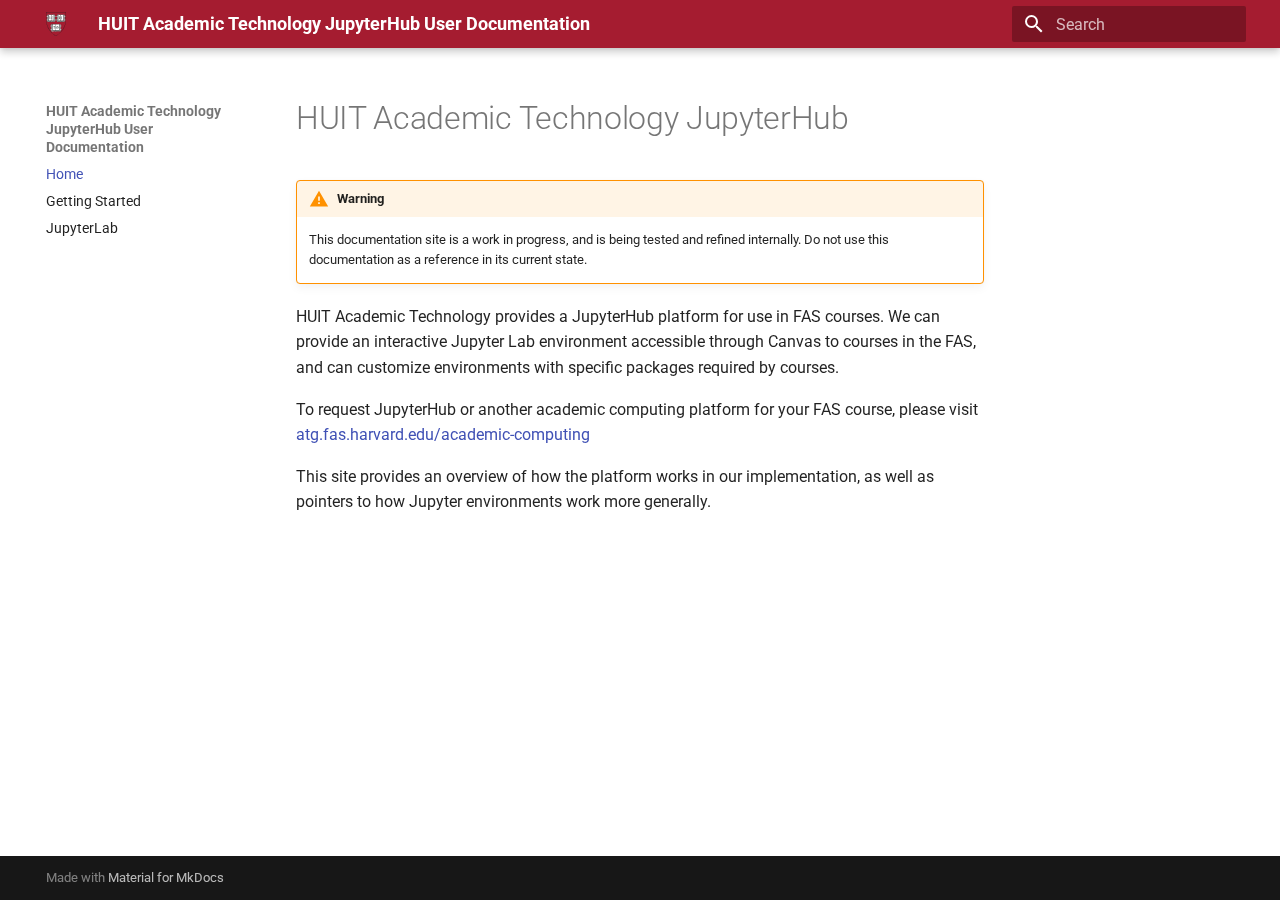
==== index.html @ 58a298ce "Deployed ceba91f with MkDocs version: 1.5.2" ====
<!doctype html>
<html lang="en" class="no-js">
  <head>
    
      <meta charset="utf-8">
      <meta name="viewport" content="width=device-width,initial-scale=1">
      
      
      
      
      
        <link rel="next" href="getting-started/">
      
      <link rel="icon" href="assets/images/favicon.png">
      <meta name="generator" content="mkdocs-1.5.2, mkdocs-material-9.1.21">
    
    
      
        <title>HUIT Academic Technology JupyterHub User Documentation</title>
      
    
    
      <link rel="stylesheet" href="assets/stylesheets/main.eebd395e.min.css">
      
        
        <link rel="stylesheet" href="assets/stylesheets/palette.ecc896b0.min.css">
      
      

    
    
    
      
        
        
        <link rel="preconnect" href="https://fonts.gstatic.com" crossorigin>
        <link rel="stylesheet" href="https://fonts.googleapis.com/css?family=Roboto:300,300i,400,400i,700,700i%7CRoboto+Mono:400,400i,700,700i&display=fallback">
        <style>:root{--md-text-font:"Roboto";--md-code-font:"Roboto Mono"}</style>
      
    
    
      <link rel="stylesheet" href="stylesheets/extra.css">
    
    <script>__md_scope=new URL(".",location),__md_hash=e=>[...e].reduce((e,_)=>(e<<5)-e+_.charCodeAt(0),0),__md_get=(e,_=localStorage,t=__md_scope)=>JSON.parse(_.getItem(t.pathname+"."+e)),__md_set=(e,_,t=localStorage,a=__md_scope)=>{try{t.setItem(a.pathname+"."+e,JSON.stringify(_))}catch(e){}}</script>
    
      

    
    
    
  </head>
  
  
    
    
    
    
    
    <body dir="ltr" data-md-color-scheme="harvard" data-md-color-primary="indigo" data-md-color-accent="indigo">
  
    
    
    <input class="md-toggle" data-md-toggle="drawer" type="checkbox" id="__drawer" autocomplete="off">
    <input class="md-toggle" data-md-toggle="search" type="checkbox" id="__search" autocomplete="off">
    <label class="md-overlay" for="__drawer"></label>
    <div data-md-component="skip">
      
        
        <a href="#huit-academic-technology-jupyterhub" class="md-skip">
          Skip to content
        </a>
      
    </div>
    <div data-md-component="announce">
      
    </div>
    
    
      

  

<header class="md-header md-header--shadow" data-md-component="header">
  <nav class="md-header__inner md-grid" aria-label="Header">
    <a href="." title="HUIT Academic Technology JupyterHub User Documentation" class="md-header__button md-logo" aria-label="HUIT Academic Technology JupyterHub User Documentation" data-md-component="logo">
      
  <img src="assets/harvard_shield.svg" alt="logo">

    </a>
    <label class="md-header__button md-icon" for="__drawer">
      <svg xmlns="http://www.w3.org/2000/svg" viewBox="0 0 24 24"><path d="M3 6h18v2H3V6m0 5h18v2H3v-2m0 5h18v2H3v-2Z"/></svg>
    </label>
    <div class="md-header__title" data-md-component="header-title">
      <div class="md-header__ellipsis">
        <div class="md-header__topic">
          <span class="md-ellipsis">
            HUIT Academic Technology JupyterHub User Documentation
          </span>
        </div>
        <div class="md-header__topic" data-md-component="header-topic">
          <span class="md-ellipsis">
            
              Home
            
          </span>
        </div>
      </div>
    </div>
    
      
    
    
    
      <label class="md-header__button md-icon" for="__search">
        <svg xmlns="http://www.w3.org/2000/svg" viewBox="0 0 24 24"><path d="M9.5 3A6.5 6.5 0 0 1 16 9.5c0 1.61-.59 3.09-1.56 4.23l.27.27h.79l5 5-1.5 1.5-5-5v-.79l-.27-.27A6.516 6.516 0 0 1 9.5 16 6.5 6.5 0 0 1 3 9.5 6.5 6.5 0 0 1 9.5 3m0 2C7 5 5 7 5 9.5S7 14 9.5 14 14 12 14 9.5 12 5 9.5 5Z"/></svg>
      </label>
      <div class="md-search" data-md-component="search" role="dialog">
  <label class="md-search__overlay" for="__search"></label>
  <div class="md-search__inner" role="search">
    <form class="md-search__form" name="search">
      <input type="text" class="md-search__input" name="query" aria-label="Search" placeholder="Search" autocapitalize="off" autocorrect="off" autocomplete="off" spellcheck="false" data-md-component="search-query" required>
      <label class="md-search__icon md-icon" for="__search">
        <svg xmlns="http://www.w3.org/2000/svg" viewBox="0 0 24 24"><path d="M9.5 3A6.5 6.5 0 0 1 16 9.5c0 1.61-.59 3.09-1.56 4.23l.27.27h.79l5 5-1.5 1.5-5-5v-.79l-.27-.27A6.516 6.516 0 0 1 9.5 16 6.5 6.5 0 0 1 3 9.5 6.5 6.5 0 0 1 9.5 3m0 2C7 5 5 7 5 9.5S7 14 9.5 14 14 12 14 9.5 12 5 9.5 5Z"/></svg>
        <svg xmlns="http://www.w3.org/2000/svg" viewBox="0 0 24 24"><path d="M20 11v2H8l5.5 5.5-1.42 1.42L4.16 12l7.92-7.92L13.5 5.5 8 11h12Z"/></svg>
      </label>
      <nav class="md-search__options" aria-label="Search">
        
        <button type="reset" class="md-search__icon md-icon" title="Clear" aria-label="Clear" tabindex="-1">
          <svg xmlns="http://www.w3.org/2000/svg" viewBox="0 0 24 24"><path d="M19 6.41 17.59 5 12 10.59 6.41 5 5 6.41 10.59 12 5 17.59 6.41 19 12 13.41 17.59 19 19 17.59 13.41 12 19 6.41Z"/></svg>
        </button>
      </nav>
      
    </form>
    <div class="md-search__output">
      <div class="md-search__scrollwrap" data-md-scrollfix>
        <div class="md-search-result" data-md-component="search-result">
          <div class="md-search-result__meta">
            Initializing search
          </div>
          <ol class="md-search-result__list" role="presentation"></ol>
        </div>
      </div>
    </div>
  </div>
</div>
    
    
  </nav>
  
</header>
    
    <div class="md-container" data-md-component="container">
      
      
        
          
        
      
      <main class="md-main" data-md-component="main">
        <div class="md-main__inner md-grid">
          
            
              
              <div class="md-sidebar md-sidebar--primary" data-md-component="sidebar" data-md-type="navigation" >
                <div class="md-sidebar__scrollwrap">
                  <div class="md-sidebar__inner">
                    


<nav class="md-nav md-nav--primary" aria-label="Navigation" data-md-level="0">
  <label class="md-nav__title" for="__drawer">
    <a href="." title="HUIT Academic Technology JupyterHub User Documentation" class="md-nav__button md-logo" aria-label="HUIT Academic Technology JupyterHub User Documentation" data-md-component="logo">
      
  <img src="assets/harvard_shield.svg" alt="logo">

    </a>
    HUIT Academic Technology JupyterHub User Documentation
  </label>
  
  <ul class="md-nav__list" data-md-scrollfix>
    
      
      
      

  
  
    
  
  
    <li class="md-nav__item md-nav__item--active">
      
      <input class="md-nav__toggle md-toggle" type="checkbox" id="__toc">
      
      
        
      
      
      <a href="." class="md-nav__link md-nav__link--active">
        Home
      </a>
      
    </li>
  

    
      
      
      

  
  
  
    <li class="md-nav__item">
      <a href="getting-started/" class="md-nav__link">
        Getting Started
      </a>
    </li>
  

    
      
      
      

  
  
  
    <li class="md-nav__item">
      <a href="jupyterlab/" class="md-nav__link">
        JupyterLab
      </a>
    </li>
  

    
  </ul>
</nav>
                  </div>
                </div>
              </div>
            
            
              
              <div class="md-sidebar md-sidebar--secondary" data-md-component="sidebar" data-md-type="toc" >
                <div class="md-sidebar__scrollwrap">
                  <div class="md-sidebar__inner">
                    

<nav class="md-nav md-nav--secondary" aria-label="Table of contents">
  
  
  
    
  
  
</nav>
                  </div>
                </div>
              </div>
            
          
          
            <div class="md-content" data-md-component="content">
              <article class="md-content__inner md-typeset">
                
                  


<h1 id="huit-academic-technology-jupyterhub">HUIT Academic Technology JupyterHub</h1>
<div class="admonition warning">
<p class="admonition-title">Warning</p>
<p>This documentation site is a work in progress, and is being tested and refined internally. Do not use this documentation as a reference in its current state.</p>
</div>
<p>HUIT Academic Technology provides a JupyterHub platform for use in FAS courses. We can provide an interactive Jupyter Lab environment accessible through Canvas to courses in the FAS, and can customize environments with specific packages required by courses.</p>
<p>To request JupyterHub or another academic computing platform for your FAS course, please visit <a href="https://atg.fas.harvard.edu/academic-computing">atg.fas.harvard.edu/academic-computing</a></p>
<p>This site provides an overview of how the platform works in our implementation, as well as pointers to how Jupyter environments work more generally.</p>





                
              </article>
            </div>
          
          
        </div>
        
      </main>
      
        <footer class="md-footer">
  
  <div class="md-footer-meta md-typeset">
    <div class="md-footer-meta__inner md-grid">
      <div class="md-copyright">
  
  
    Made with
    <a href="https://squidfunk.github.io/mkdocs-material/" target="_blank" rel="noopener">
      Material for MkDocs
    </a>
  
</div>
      
    </div>
  </div>
</footer>
      
    </div>
    <div class="md-dialog" data-md-component="dialog">
      <div class="md-dialog__inner md-typeset"></div>
    </div>
    
    <script id="__config" type="application/json">{"base": ".", "features": [], "search": "assets/javascripts/workers/search.74e28a9f.min.js", "translations": {"clipboard.copied": "Copied to clipboard", "clipboard.copy": "Copy to clipboard", "search.result.more.one": "1 more on this page", "search.result.more.other": "# more on this page", "search.result.none": "No matching documents", "search.result.one": "1 matching document", "search.result.other": "# matching documents", "search.result.placeholder": "Type to start searching", "search.result.term.missing": "Missing", "select.version": "Select version"}}</script>
    
    
      <script src="assets/javascripts/bundle.220ee61c.min.js"></script>
      
    
  </body>
</html>
---- assets/stylesheets/main.eebd395e.min.css ----
@charset "UTF-8";html{-webkit-text-size-adjust:none;-moz-text-size-adjust:none;text-size-adjust:none;box-sizing:border-box}*,:after,:before{box-sizing:inherit}@media (prefers-reduced-motion){*,:after,:before{transition:none!important}}body{margin:0}a,button,input,label{-webkit-tap-highlight-color:transparent}a{color:inherit;text-decoration:none}hr{border:0;box-sizing:initial;display:block;height:.05rem;overflow:visible;padding:0}small{font-size:80%}sub,sup{line-height:1em}img{border-style:none}table{border-collapse:initial;border-spacing:0}td,th{font-weight:400;vertical-align:top}button{background:#0000;border:0;font-family:inherit;font-size:inherit;margin:0;padding:0}input{border:0;outline:none}:root{--md-primary-fg-color:#4051b5;--md-primary-fg-color--light:#5d6cc0;--md-primary-fg-color--dark:#303fa1;--md-primary-bg-color:#fff;--md-primary-bg-color--light:#ffffffb3;--md-accent-fg-color:#526cfe;--md-accent-fg-color--transparent:#526cfe1a;--md-accent-bg-color:#fff;--md-accent-bg-color--light:#ffffffb3}[data-md-color-scheme=default]{color-scheme:light}[data-md-color-scheme=default] img[src$="#gh-dark-mode-only"],[data-md-color-scheme=default] img[src$="#only-dark"]{display:none}:root,[data-md-color-scheme=default]{--md-default-fg-color:#000000de;--md-default-fg-color--light:#0000008a;--md-default-fg-color--lighter:#00000052;--md-default-fg-color--lightest:#00000012;--md-default-bg-color:#fff;--md-default-bg-color--light:#ffffffb3;--md-default-bg-color--lighter:#ffffff4d;--md-default-bg-color--lightest:#ffffff1f;--md-code-fg-color:#36464e;--md-code-bg-color:#f5f5f5;--md-code-hl-color:#ffff0080;--md-code-hl-number-color:#d52a2a;--md-code-hl-special-color:#db1457;--md-code-hl-function-color:#a846b9;--md-code-hl-constant-color:#6e59d9;--md-code-hl-keyword-color:#3f6ec6;--md-code-hl-string-color:#1c7d4d;--md-code-hl-name-color:var(--md-code-fg-color);--md-code-hl-operator-color:var(--md-default-fg-color--light);--md-code-hl-punctuation-color:var(--md-default-fg-color--light);--md-code-hl-comment-color:var(--md-default-fg-color--light);--md-code-hl-generic-color:var(--md-default-fg-color--light);--md-code-hl-variable-color:var(--md-default-fg-color--light);--md-typeset-color:var(--md-default-fg-color);--md-typeset-a-color:var(--md-primary-fg-color);--md-typeset-mark-color:#ffff0080;--md-typeset-del-color:#f5503d26;--md-typeset-ins-color:#0bd57026;--md-typeset-kbd-color:#fafafa;--md-typeset-kbd-accent-color:#fff;--md-typeset-kbd-border-color:#b8b8b8;--md-typeset-table-color:#0000001f;--md-typeset-table-color--light:rgba(0,0,0,.035);--md-admonition-fg-color:var(--md-default-fg-color);--md-admonition-bg-color:var(--md-default-bg-color);--md-warning-fg-color:#000000de;--md-warning-bg-color:#ff9;--md-footer-fg-color:#fff;--md-footer-fg-color--light:#ffffffb3;--md-footer-fg-color--lighter:#ffffff73;--md-footer-bg-color:#000000de;--md-footer-bg-color--dark:#00000052;--md-shadow-z1:0 0.2rem 0.5rem #0000000d,0 0 0.05rem #0000001a;--md-shadow-z2:0 0.2rem 0.5rem #0000001a,0 0 0.05rem #00000040;--md-shadow-z3:0 0.2rem 0.5rem #0003,0 0 0.05rem #00000059}.md-icon svg{fill:currentcolor;display:block;height:1.2rem;width:1.2rem}body{-webkit-font-smoothing:antialiased;-moz-osx-font-smoothing:grayscale;--md-text-font-family:var(--md-text-font,_),-apple-system,BlinkMacSystemFont,Helvetica,Arial,sans-serif;--md-code-font-family:var(--md-code-font,_),SFMono-Regular,Consolas,Menlo,monospace}aside,body,input{font-feature-settings:"kern","liga";color:var(--md-typeset-color);font-family:var(--md-text-font-family)}code,kbd,pre{font-feature-settings:"kern";font-family:var(--md-code-font-family)}:root{--md-typeset-table-sort-icon:url('data:image/svg+xml;charset=utf-8,<svg xmlns="http://www.w3.org/2000/svg" viewBox="0 0 24 24"><path d="m18 21-4-4h3V7h-3l4-4 4 4h-3v10h3M2 19v-2h10v2M2 13v-2h7v2M2 7V5h4v2H2Z"/></svg>');--md-typeset-table-sort-icon--asc:url('data:image/svg+xml;charset=utf-8,<svg xmlns="http://www.w3.org/2000/svg" viewBox="0 0 24 24"><path d="M19 17h3l-4 4-4-4h3V3h2M2 17h10v2H2M6 5v2H2V5m0 6h7v2H2v-2Z"/></svg>');--md-typeset-table-sort-icon--desc:url('data:image/svg+xml;charset=utf-8,<svg xmlns="http://www.w3.org/2000/svg" viewBox="0 0 24 24"><path d="M19 7h3l-4-4-4 4h3v14h2M2 17h10v2H2M6 5v2H2V5m0 6h7v2H2v-2Z"/></svg>')}.md-typeset{-webkit-print-color-adjust:exact;color-adjust:exact;font-size:.8rem;line-height:1.6}@media print{.md-typeset{font-size:.68rem}}.md-typeset blockquote,.md-typeset dl,.md-typeset figure,.md-typeset ol,.md-typeset pre,.md-typeset ul{margin-bottom:1em;margin-top:1em}.md-typeset h1{color:var(--md-default-fg-color--light);font-size:2em;line-height:1.3;margin:0 0 1.25em}.md-typeset h1,.md-typeset h2{font-weight:300;letter-spacing:-.01em}.md-typeset h2{font-size:1.5625em;line-height:1.4;margin:1.6em 0 .64em}.md-typeset h3{font-size:1.25em;font-weight:400;letter-spacing:-.01em;line-height:1.5;margin:1.6em 0 .8em}.md-typeset h2+h3{margin-top:.8em}.md-typeset h4{font-weight:700;letter-spacing:-.01em;margin:1em 0}.md-typeset h5,.md-typeset h6{color:var(--md-default-fg-color--light);font-size:.8em;font-weight:700;letter-spacing:-.01em;margin:1.25em 0}.md-typeset h5{text-transform:uppercase}.md-typeset hr{border-bottom:.05rem solid var(--md-default-fg-color--lightest);display:flow-root;margin:1.5em 0}.md-typeset a{color:var(--md-typeset-a-color);word-break:break-word}.md-typeset a,.md-typeset a:before{transition:color 125ms}.md-typeset a:focus,.md-typeset a:hover{color:var(--md-accent-fg-color)}.md-typeset a:focus code,.md-typeset a:hover code{background-color:var(--md-accent-fg-color--transparent)}.md-typeset a code{color:currentcolor;transition:background-color 125ms}.md-typeset a.focus-visible{outline-color:var(--md-accent-fg-color);outline-offset:.2rem}.md-typeset code,.md-typeset kbd,.md-typeset pre{color:var(--md-code-fg-color);direction:ltr;font-variant-ligatures:none}@media print{.md-typeset code,.md-typeset kbd,.md-typeset pre{white-space:pre-wrap}}.md-typeset code{background-color:var(--md-code-bg-color);border-radius:.1rem;-webkit-box-decoration-break:clone;box-decoration-break:clone;font-size:.85em;padding:0 .2941176471em;word-break:break-word}.md-typeset code:not(.focus-visible){-webkit-tap-highlight-color:transparent;outline:none}.md-typeset pre{display:flow-root;line-height:1.4;position:relative}.md-typeset pre>code{-webkit-box-decoration-break:slice;box-decoration-break:slice;box-shadow:none;display:block;margin:0;outline-color:var(--md-accent-fg-color);overflow:auto;padding:.7720588235em 1.1764705882em;scrollbar-color:var(--md-default-fg-color--lighter) #0000;scrollbar-width:thin;touch-action:auto;word-break:normal}.md-typeset pre>code:hover{scrollbar-color:var(--md-accent-fg-color) #0000}.md-typeset pre>code::-webkit-scrollbar{height:.2rem;width:.2rem}.md-typeset pre>code::-webkit-scrollbar-thumb{background-color:var(--md-default-fg-color--lighter)}.md-typeset pre>code::-webkit-scrollbar-thumb:hover{background-color:var(--md-accent-fg-color)}.md-typeset kbd{background-color:var(--md-typeset-kbd-color);border-radius:.1rem;box-shadow:0 .1rem 0 .05rem var(--md-typeset-kbd-border-color),0 .1rem 0 var(--md-typeset-kbd-border-color),0 -.1rem .2rem var(--md-typeset-kbd-accent-color) inset;color:var(--md-default-fg-color);display:inline-block;font-size:.75em;padding:0 .6666666667em;vertical-align:text-top;word-break:break-word}.md-typeset mark{background-color:var(--md-typeset-mark-color);-webkit-box-decoration-break:clone;box-decoration-break:clone;color:inherit;word-break:break-word}.md-typeset abbr{border-bottom:.05rem dotted var(--md-default-fg-color--light);cursor:help;text-decoration:none}@media (hover:none){.md-typeset abbr[title]:focus:after,.md-typeset abbr[title]:hover:after{background-color:var(--md-default-fg-color);border-radius:.1rem;box-shadow:var(--md-shadow-z3);color:var(--md-default-bg-color);content:attr(title);font-size:.7rem;left:.8rem;margin-top:2em;padding:.2rem .3rem;position:absolute;right:.8rem}}.md-typeset small{opacity:.75}[dir=ltr] .md-typeset sub,[dir=ltr] .md-typeset sup{margin-left:.078125em}[dir=rtl] .md-typeset sub,[dir=rtl] .md-typeset sup{margin-right:.078125em}[dir=ltr] .md-typeset blockquote{padding-left:.6rem}[dir=rtl] .md-typeset blockquote{padding-right:.6rem}[dir=ltr] .md-typeset blockquote{border-left:.2rem solid var(--md-default-fg-color--lighter)}[dir=rtl] .md-typeset blockquote{border-right:.2rem solid var(--md-default-fg-color--lighter)}.md-typeset blockquote{color:var(--md-default-fg-color--light);margin-left:0;margin-right:0}.md-typeset ul{list-style-type:disc}[dir=ltr] .md-typeset ol,[dir=ltr] .md-typeset ul{margin-left:.625em}[dir=rtl] .md-typeset ol,[dir=rtl] .md-typeset ul{margin-right:.625em}.md-typeset ol,.md-typeset ul{padding:0}.md-typeset ol:not([hidden]),.md-typeset ul:not([hidden]){display:flow-root}.md-typeset ol ol,.md-typeset ul ol{list-style-type:lower-alpha}.md-typeset ol ol ol,.md-typeset ul ol ol{list-style-type:lower-roman}[dir=ltr] .md-typeset ol li,[dir=ltr] .md-typeset ul li{margin-left:1.25em}[dir=rtl] .md-typeset ol li,[dir=rtl] .md-typeset ul li{margin-right:1.25em}.md-typeset ol li,.md-typeset ul li{margin-bottom:.5em}.md-typeset ol li blockquote,.md-typeset ol li p,.md-typeset ul li blockquote,.md-typeset ul li p{margin:.5em 0}.md-typeset ol li:last-child,.md-typeset ul li:last-child{margin-bottom:0}[dir=ltr] .md-typeset ol li ol,[dir=ltr] .md-typeset ol li ul,[dir=ltr] .md-typeset ul li ol,[dir=ltr] .md-typeset ul li ul{margin-left:.625em}[dir=rtl] .md-typeset ol li ol,[dir=rtl] .md-typeset ol li ul,[dir=rtl] .md-typeset ul li ol,[dir=rtl] .md-typeset ul li ul{margin-right:.625em}.md-typeset ol li ol,.md-typeset ol li ul,.md-typeset ul li ol,.md-typeset ul li ul{margin-bottom:.5em;margin-top:.5em}[dir=ltr] .md-typeset dd{margin-left:1.875em}[dir=rtl] .md-typeset dd{margin-right:1.875em}.md-typeset dd{margin-bottom:1.5em;margin-top:1em}.md-typeset img,.md-typeset svg,.md-typeset video{height:auto;max-width:100%}.md-typeset img[align=left]{margin:1em 1em 1em 0}.md-typeset img[align=right]{margin:1em 0 1em 1em}.md-typeset img[align]:only-child{margin-top:0}.md-typeset figure{display:flow-root;margin:1em auto;max-width:100%;text-align:center;width:-webkit-fit-content;width:-moz-fit-content;width:fit-content}.md-typeset figure img{display:block}.md-typeset figcaption{font-style:italic;margin:1em auto;max-width:24rem}.md-typeset iframe{max-width:100%}.md-typeset table:not([class]){background-color:var(--md-default-bg-color);border:.05rem solid var(--md-typeset-table-color);border-radius:.1rem;display:inline-block;font-size:.64rem;max-width:100%;overflow:auto;touch-action:auto}@media print{.md-typeset table:not([class]){display:table}}.md-typeset table:not([class])+*{margin-top:1.5em}.md-typeset table:not([class]) td>:first-child,.md-typeset table:not([class]) th>:first-child{margin-top:0}.md-typeset table:not([class]) td>:last-child,.md-typeset table:not([class]) th>:last-child{margin-bottom:0}.md-typeset table:not([class]) td:not([align]),.md-typeset table:not([class]) th:not([align]){text-align:left}[dir=rtl] .md-typeset table:not([class]) td:not([align]),[dir=rtl] .md-typeset table:not([class]) th:not([align]){text-align:right}.md-typeset table:not([class]) th{font-weight:700;min-width:5rem;padding:.9375em 1.25em;vertical-align:top}.md-typeset table:not([class]) td{border-top:.05rem solid var(--md-typeset-table-color);padding:.9375em 1.25em;vertical-align:top}.md-typeset table:not([class]) tbody tr{transition:background-color 125ms}.md-typeset table:not([class]) tbody tr:hover{background-color:var(--md-typeset-table-color--light);box-shadow:0 .05rem 0 var(--md-default-bg-color) inset}.md-typeset table:not([class]) a{word-break:normal}.md-typeset table th[role=columnheader]{cursor:pointer}[dir=ltr] .md-typeset table th[role=columnheader]:after{margin-left:.5em}[dir=rtl] .md-typeset table th[role=columnheader]:after{margin-right:.5em}.md-typeset table th[role=columnheader]:after{content:"";display:inline-block;height:1.2em;-webkit-mask-image:var(--md-typeset-table-sort-icon);mask-image:var(--md-typeset-table-sort-icon);-webkit-mask-repeat:no-repeat;mask-repeat:no-repeat;-webkit-mask-size:contain;mask-size:contain;transition:background-color 125ms;vertical-align:text-bottom;width:1.2em}.md-typeset table th[role=columnheader]:hover:after{background-color:var(--md-default-fg-color--lighter)}.md-typeset table th[role=columnheader][aria-sort=ascending]:after{background-color:var(--md-default-fg-color--light);-webkit-mask-image:var(--md-typeset-table-sort-icon--asc);mask-image:var(--md-typeset-table-sort-icon--asc)}.md-typeset table th[role=columnheader][aria-sort=descending]:after{background-color:var(--md-default-fg-color--light);-webkit-mask-image:var(--md-typeset-table-sort-icon--desc);mask-image:var(--md-typeset-table-sort-icon--desc)}.md-typeset__scrollwrap{margin:1em -.8rem;overflow-x:auto;touch-action:auto}.md-typeset__table{display:inline-block;margin-bottom:.5em;padding:0 .8rem}@media print{.md-typeset__table{display:block}}html .md-typeset__table table{display:table;margin:0;overflow:hidden;width:100%}@media screen and (max-width:44.9375em){.md-content__inner>pre{margin:1em -.8rem}.md-content__inner>pre code{border-radius:0}}.md-banner{background-color:var(--md-footer-bg-color);color:var(--md-footer-fg-color);overflow:auto}@media print{.md-banner{display:none}}.md-banner--warning{background-color:var(--md-warning-bg-color);color:var(--md-warning-fg-color)}.md-banner__inner{font-size:.7rem;margin:.6rem auto;padding:0 .8rem}[dir=ltr] .md-banner__button{float:right}[dir=rtl] .md-banner__button{float:left}.md-banner__button{color:inherit;cursor:pointer;transition:opacity .25s}.md-banner__button:hover{opacity:.7}html{font-size:125%;height:100%;overflow-x:hidden}@media screen and (min-width:100em){html{font-size:137.5%}}@media screen and (min-width:125em){html{font-size:150%}}body{background-color:var(--md-default-bg-color);display:flex;flex-direction:column;font-size:.5rem;min-height:100%;position:relative;width:100%}@media print{body{display:block}}@media screen and (max-width:59.9375em){body[data-md-scrolllock]{position:fixed}}.md-grid{margin-left:auto;margin-right:auto;max-width:61rem}.md-container{display:flex;flex-direction:column;flex-grow:1}@media print{.md-container{display:block}}.md-main{flex-grow:1}.md-main__inner{display:flex;height:100%;margin-top:1.5rem}.md-ellipsis{overflow:hidden;text-overflow:ellipsis}.md-toggle{display:none}.md-option{height:0;opacity:0;position:absolute;width:0}.md-option:checked+label:not([hidden]){display:block}.md-option.focus-visible+label{outline-color:var(--md-accent-fg-color);outline-style:auto}.md-skip{background-color:var(--md-default-fg-color);border-radius:.1rem;color:var(--md-default-bg-color);font-size:.64rem;margin:.5rem;opacity:0;outline-color:var(--md-accent-fg-color);padding:.3rem .5rem;position:fixed;transform:translateY(.4rem);z-index:-1}.md-skip:focus{opacity:1;transform:translateY(0);transition:transform .25s cubic-bezier(.4,0,.2,1),opacity 175ms 75ms;z-index:10}@page{margin:25mm}:root{--md-clipboard-icon:url('data:image/svg+xml;charset=utf-8,<svg xmlns="http://www.w3.org/2000/svg" viewBox="0 0 24 24"><path d="M19 21H8V7h11m0-2H8a2 2 0 0 0-2 2v14a2 2 0 0 0 2 2h11a2 2 0 0 0 2-2V7a2 2 0 0 0-2-2m-3-4H4a2 2 0 0 0-2 2v14h2V3h12V1Z"/></svg>')}.md-clipboard{border-radius:.1rem;color:var(--md-default-fg-color--lightest);cursor:pointer;height:1.5em;outline-color:var(--md-accent-fg-color);outline-offset:.1rem;position:absolute;right:.5em;top:.5em;transition:color .25s;width:1.5em;z-index:1}@media print{.md-clipboard{display:none}}.md-clipboard:not(.focus-visible){-webkit-tap-highlight-color:transparent;outline:none}:hover>.md-clipboard{color:var(--md-default-fg-color--light)}.md-clipboard:focus,.md-clipboard:hover{color:var(--md-accent-fg-color)}.md-clipboard:after{background-color:currentcolor;content:"";display:block;height:1.125em;margin:0 auto;-webkit-mask-image:var(--md-clipboard-icon);mask-image:var(--md-clipboard-icon);-webkit-mask-position:center;mask-position:center;-webkit-mask-repeat:no-repeat;mask-repeat:no-repeat;-webkit-mask-size:contain;mask-size:contain;width:1.125em}.md-clipboard--inline{cursor:pointer}.md-clipboard--inline code{transition:color .25s,background-color .25s}.md-clipboard--inline:focus code,.md-clipboard--inline:hover code{background-color:var(--md-accent-fg-color--transparent);color:var(--md-accent-fg-color)}@keyframes consent{0%{opacity:0;transform:translateY(100%)}to{opacity:1;transform:translateY(0)}}@keyframes overlay{0%{opacity:0}to{opacity:1}}.md-consent__overlay{animation:overlay .25s both;-webkit-backdrop-filter:blur(.1rem);backdrop-filter:blur(.1rem);background-color:#0000008a;height:100%;opacity:1;position:fixed;top:0;width:100%;z-index:5}.md-consent__inner{animation:consent .5s cubic-bezier(.1,.7,.1,1) both;background-color:var(--md-default-bg-color);border:0;border-radius:.1rem;bottom:0;box-shadow:0 0 .2rem #0000001a,0 .2rem .4rem #0003;max-height:100%;overflow:auto;padding:0;position:fixed;width:100%;z-index:5}.md-consent__form{padding:.8rem}.md-consent__settings{display:none;margin:1em 0}input:checked+.md-consent__settings{display:block}.md-consent__controls{margin-bottom:.8rem}.md-typeset .md-consent__controls .md-button{display:inline}@media screen and (max-width:44.9375em){.md-typeset .md-consent__controls .md-button{display:block;margin-top:.4rem;text-align:center;width:100%}}.md-consent label{cursor:pointer}.md-content{flex-grow:1;min-width:0}.md-content__inner{margin:0 .8rem 1.2rem;padding-top:.6rem}@media screen and (min-width:76.25em){[dir=ltr] .md-sidebar--primary:not([hidden])~.md-content>.md-content__inner{margin-left:1.2rem}[dir=ltr] .md-sidebar--secondary:not([hidden])~.md-content>.md-content__inner,[dir=rtl] .md-sidebar--primary:not([hidden])~.md-content>.md-content__inner{margin-right:1.2rem}[dir=rtl] .md-sidebar--secondary:not([hidden])~.md-content>.md-content__inner{margin-left:1.2rem}}.md-content__inner:before{content:"";display:block;height:.4rem}.md-content__inner>:last-child{margin-bottom:0}[dir=ltr] .md-content__button{float:right}[dir=rtl] .md-content__button{float:left}[dir=ltr] .md-content__button{margin-left:.4rem}[dir=rtl] .md-content__button{margin-right:.4rem}.md-content__button{margin:.4rem 0;padding:0}@media print{.md-content__button{display:none}}.md-typeset .md-content__button{color:var(--md-default-fg-color--lighter)}.md-content__button svg{display:inline;vertical-align:top}[dir=rtl] .md-content__button svg{transform:scaleX(-1)}[dir=ltr] .md-dialog{right:.8rem}[dir=rtl] .md-dialog{left:.8rem}.md-dialog{background-color:var(--md-default-fg-color);border-radius:.1rem;bottom:.8rem;box-shadow:var(--md-shadow-z3);min-width:11.1rem;opacity:0;padding:.4rem .6rem;pointer-events:none;position:fixed;transform:translateY(100%);transition:transform 0ms .4s,opacity .4s;z-index:4}@media print{.md-dialog{display:none}}.md-dialog--active{opacity:1;pointer-events:auto;transform:translateY(0);transition:transform .4s cubic-bezier(.075,.85,.175,1),opacity .4s}.md-dialog__inner{color:var(--md-default-bg-color);font-size:.7rem}.md-feedback{margin:2em 0 1em;text-align:center}.md-feedback fieldset{border:none;margin:0;padding:0}.md-feedback__title{font-weight:700;margin:1em auto}.md-feedback__inner{position:relative}.md-feedback__list{align-content:baseline;display:flex;flex-wrap:wrap;justify-content:center;position:relative}.md-feedback__list:hover .md-icon:not(:disabled){color:var(--md-default-fg-color--lighter)}:disabled .md-feedback__list{min-height:1.8rem}.md-feedback__icon{color:var(--md-default-fg-color--light);cursor:pointer;flex-shrink:0;margin:0 .1rem;transition:color 125ms}.md-feedback__icon:not(:disabled).md-icon:hover{color:var(--md-accent-fg-color)}.md-feedback__icon:disabled{color:var(--md-default-fg-color--lightest);pointer-events:none}.md-feedback__note{opacity:0;position:relative;transform:translateY(.4rem);transition:transform .4s cubic-bezier(.1,.7,.1,1),opacity .15s}.md-feedback__note>*{margin:0 auto;max-width:16rem}:disabled .md-feedback__note{opacity:1;transform:translateY(0)}.md-footer{background-color:var(--md-footer-bg-color);color:var(--md-footer-fg-color)}@media print{.md-footer{display:none}}.md-footer__inner{justify-content:space-between;overflow:auto;padding:.2rem}.md-footer__inner:not([hidden]){display:flex}.md-footer__link{align-items:end;display:flex;flex-grow:0.01;margin-bottom:.4rem;margin-top:1rem;max-width:100%;outline-color:var(--md-accent-fg-color);overflow:hidden;transition:opacity .25s}.md-footer__link:focus,.md-footer__link:hover{opacity:.7}[dir=rtl] .md-footer__link svg{transform:scaleX(-1)}@media screen and (max-width:44.9375em){.md-footer__link--prev{flex-shrink:0}.md-footer__link--prev .md-footer__title{display:none}}[dir=ltr] .md-footer__link--next{margin-left:auto}[dir=rtl] .md-footer__link--next{margin-right:auto}.md-footer__link--next{text-align:right}[dir=rtl] .md-footer__link--next{text-align:left}.md-footer__title{flex-grow:1;font-size:.9rem;margin-bottom:.7rem;max-width:calc(100% - 2.4rem);padding:0 1rem;white-space:nowrap}.md-footer__button{margin:.2rem;padding:.4rem}.md-footer__direction{font-size:.64rem;opacity:.7}.md-footer-meta{background-color:var(--md-footer-bg-color--dark)}.md-footer-meta__inner{display:flex;flex-wrap:wrap;justify-content:space-between;padding:.2rem}html .md-footer-meta.md-typeset a{color:var(--md-footer-fg-color--light)}html .md-footer-meta.md-typeset a:focus,html .md-footer-meta.md-typeset a:hover{color:var(--md-footer-fg-color)}.md-copyright{color:var(--md-footer-fg-color--lighter);font-size:.64rem;margin:auto .6rem;padding:.4rem 0;width:100%}@media screen and (min-width:45em){.md-copyright{width:auto}}.md-copyright__highlight{color:var(--md-footer-fg-color--light)}.md-social{margin:0 .4rem;padding:.2rem 0 .6rem}@media screen and (min-width:45em){.md-social{padding:.6rem 0}}.md-social__link{display:inline-block;height:1.6rem;text-align:center;width:1.6rem}.md-social__link:before{line-height:1.9}.md-social__link svg{fill:currentcolor;max-height:.8rem;vertical-align:-25%}.md-typeset .md-button{border:.1rem solid;border-radius:.1rem;color:var(--md-primary-fg-color);cursor:pointer;display:inline-block;font-weight:700;padding:.625em 2em;transition:color 125ms,background-color 125ms,border-color 125ms}.md-typeset .md-button--primary{background-color:var(--md-primary-fg-color);border-color:var(--md-primary-fg-color);color:var(--md-primary-bg-color)}.md-typeset .md-button:focus,.md-typeset .md-button:hover{background-color:var(--md-accent-fg-color);border-color:var(--md-accent-fg-color);color:var(--md-accent-bg-color)}[dir=ltr] .md-typeset .md-input{border-top-left-radius:.1rem}[dir=ltr] .md-typeset .md-input,[dir=rtl] .md-typeset .md-input{border-top-right-radius:.1rem}[dir=rtl] .md-typeset .md-input{border-top-left-radius:.1rem}.md-typeset .md-input{border-bottom:.1rem solid var(--md-default-fg-color--lighter);box-shadow:var(--md-shadow-z1);font-size:.8rem;height:1.8rem;padding:0 .6rem;transition:border .25s,box-shadow .25s}.md-typeset .md-input:focus,.md-typeset .md-input:hover{border-bottom-color:var(--md-accent-fg-color);box-shadow:var(--md-shadow-z2)}.md-typeset .md-input--stretch{width:100%}.md-header{background-color:var(--md-primary-fg-color);box-shadow:0 0 .2rem #0000,0 .2rem .4rem #0000;color:var(--md-primary-bg-color);display:block;left:0;position:sticky;right:0;top:0;z-index:4}@media print{.md-header{display:none}}.md-header[hidden]{transform:translateY(-100%);transition:transform .25s cubic-bezier(.8,0,.6,1),box-shadow .25s}.md-header--shadow{box-shadow:0 0 .2rem #0000001a,0 .2rem .4rem #0003;transition:transform .25s cubic-bezier(.1,.7,.1,1),box-shadow .25s}.md-header__inner{align-items:center;display:flex;padding:0 .2rem}.md-header__button{color:currentcolor;cursor:pointer;margin:.2rem;outline-color:var(--md-accent-fg-color);padding:.4rem;position:relative;transition:opacity .25s;vertical-align:middle;z-index:1}.md-header__button:hover{opacity:.7}.md-header__button:not([hidden]){display:inline-block}.md-header__button:not(.focus-visible){-webkit-tap-highlight-color:transparent;outline:none}.md-header__button.md-logo{margin:.2rem;padding:.4rem}@media screen and (max-width:76.1875em){.md-header__button.md-logo{display:none}}.md-header__button.md-logo img,.md-header__button.md-logo svg{fill:currentcolor;display:block;height:1.2rem;width:auto}@media screen and (min-width:60em){.md-header__button[for=__search]{display:none}}.no-js .md-header__button[for=__search]{display:none}[dir=rtl] .md-header__button[for=__search] svg{transform:scaleX(-1)}@media screen and (min-width:76.25em){.md-header__button[for=__drawer]{display:none}}.md-header__topic{display:flex;max-width:100%;position:absolute;transition:transform .4s cubic-bezier(.1,.7,.1,1),opacity .15s;white-space:nowrap}.md-header__topic+.md-header__topic{opacity:0;pointer-events:none;transform:translateX(1.25rem);transition:transform .4s cubic-bezier(1,.7,.1,.1),opacity .15s;z-index:-1}[dir=rtl] .md-header__topic+.md-header__topic{transform:translateX(-1.25rem)}.md-header__topic:first-child{font-weight:700}[dir=ltr] .md-header__title{margin-left:1rem}[dir=rtl] .md-header__title{margin-right:1rem}[dir=ltr] .md-header__title{margin-right:.4rem}[dir=rtl] .md-header__title{margin-left:.4rem}.md-header__title{flex-grow:1;font-size:.9rem;height:2.4rem;line-height:2.4rem}.md-header__title--active .md-header__topic{opacity:0;pointer-events:none;transform:translateX(-1.25rem);transition:transform .4s cubic-bezier(1,.7,.1,.1),opacity .15s;z-index:-1}[dir=rtl] .md-header__title--active .md-header__topic{transform:translateX(1.25rem)}.md-header__title--active .md-header__topic+.md-header__topic{opacity:1;pointer-events:auto;transform:translateX(0);transition:transform .4s cubic-bezier(.1,.7,.1,1),opacity .15s;z-index:0}.md-header__title>.md-header__ellipsis{height:100%;position:relative;width:100%}.md-header__option{display:flex;flex-shrink:0;max-width:100%;transition:max-width 0ms .25s,opacity .25s .25s;white-space:nowrap}[data-md-toggle=search]:checked~.md-header .md-header__option{max-width:0;opacity:0;transition:max-width 0ms,opacity 0ms}.md-header__source{display:none}@media screen and (min-width:60em){[dir=ltr] .md-header__source{margin-left:1rem}[dir=rtl] .md-header__source{margin-right:1rem}.md-header__source{display:block;max-width:11.7rem;width:11.7rem}}@media screen and (min-width:76.25em){[dir=ltr] .md-header__source{margin-left:1.4rem}[dir=rtl] .md-header__source{margin-right:1.4rem}}:root{--md-nav-icon--prev:url('data:image/svg+xml;charset=utf-8,<svg xmlns="http://www.w3.org/2000/svg" viewBox="0 0 24 24"><path d="M20 11v2H8l5.5 5.5-1.42 1.42L4.16 12l7.92-7.92L13.5 5.5 8 11h12Z"/></svg>');--md-nav-icon--next:url('data:image/svg+xml;charset=utf-8,<svg xmlns="http://www.w3.org/2000/svg" viewBox="0 0 24 24"><path d="M8.59 16.58 13.17 12 8.59 7.41 10 6l6 6-6 6-1.41-1.42Z"/></svg>');--md-toc-icon:url('data:image/svg+xml;charset=utf-8,<svg xmlns="http://www.w3.org/2000/svg" viewBox="0 0 24 24"><path d="M3 9h14V7H3v2m0 4h14v-2H3v2m0 4h14v-2H3v2m16 0h2v-2h-2v2m0-10v2h2V7h-2m0 6h2v-2h-2v2Z"/></svg>')}.md-nav{font-size:.7rem;line-height:1.3}.md-nav__title{color:var(--md-default-fg-color--light);display:block;font-weight:700;overflow:hidden;padding:0 .6rem;text-overflow:ellipsis}.md-nav__title .md-nav__button{display:none}.md-nav__title .md-nav__button img{height:100%;width:auto}.md-nav__title .md-nav__button.md-logo img,.md-nav__title .md-nav__button.md-logo svg{fill:currentcolor;display:block;height:2.4rem;max-width:100%;object-fit:contain;width:auto}.md-nav__list{list-style:none;margin:0;padding:0}.md-nav__item{padding:0 .6rem}[dir=ltr] .md-nav__item .md-nav__item{padding-right:0}[dir=rtl] .md-nav__item .md-nav__item{padding-left:0}.md-nav__link{align-items:center;cursor:pointer;display:flex;justify-content:space-between;margin-top:.625em;overflow:hidden;scroll-snap-align:start;text-overflow:ellipsis;transition:color 125ms}.md-nav__link--passed{color:var(--md-default-fg-color--light)}.md-nav__item .md-nav__link--active{color:var(--md-typeset-a-color)}.md-nav__item .md-nav__link--index [href]{width:100%}.md-nav__link:focus,.md-nav__link:hover{color:var(--md-accent-fg-color)}.md-nav__link.focus-visible{outline-color:var(--md-accent-fg-color);outline-offset:.2rem}.md-nav--primary .md-nav__link[for=__toc]{display:none}.md-nav--primary .md-nav__link[for=__toc] .md-icon:after{background-color:currentcolor;display:block;height:100%;-webkit-mask-image:var(--md-toc-icon);mask-image:var(--md-toc-icon);width:100%}.md-nav--primary .md-nav__link[for=__toc]~.md-nav{display:none}.md-nav__link>*{cursor:pointer;display:flex}.md-nav__icon{flex-shrink:0}.md-nav__source{display:none}@media screen and (max-width:76.1875em){.md-nav--primary,.md-nav--primary .md-nav{background-color:var(--md-default-bg-color);display:flex;flex-direction:column;height:100%;left:0;position:absolute;right:0;top:0;z-index:1}.md-nav--primary .md-nav__item,.md-nav--primary .md-nav__title{font-size:.8rem;line-height:1.5}.md-nav--primary .md-nav__title{background-color:var(--md-default-fg-color--lightest);color:var(--md-default-fg-color--light);cursor:pointer;height:5.6rem;line-height:2.4rem;padding:3rem .8rem .2rem;position:relative;white-space:nowrap}[dir=ltr] .md-nav--primary .md-nav__title .md-nav__icon{left:.4rem}[dir=rtl] .md-nav--primary .md-nav__title .md-nav__icon{right:.4rem}.md-nav--primary .md-nav__title .md-nav__icon{display:block;height:1.2rem;margin:.2rem;position:absolute;top:.4rem;width:1.2rem}.md-nav--primary .md-nav__title .md-nav__icon:after{background-color:currentcolor;content:"";display:block;height:100%;-webkit-mask-image:var(--md-nav-icon--prev);mask-image:var(--md-nav-icon--prev);-webkit-mask-position:center;mask-position:center;-webkit-mask-repeat:no-repeat;mask-repeat:no-repeat;-webkit-mask-size:contain;mask-size:contain;width:100%}.md-nav--primary .md-nav__title~.md-nav__list{background-color:var(--md-default-bg-color);box-shadow:0 .05rem 0 var(--md-default-fg-color--lightest) inset;overflow-y:auto;scroll-snap-type:y mandatory;touch-action:pan-y}.md-nav--primary .md-nav__title~.md-nav__list>:first-child{border-top:0}.md-nav--primary .md-nav__title[for=__drawer]{background-color:var(--md-primary-fg-color);color:var(--md-primary-bg-color);font-weight:700}.md-nav--primary .md-nav__title .md-logo{display:block;left:.2rem;margin:.2rem;padding:.4rem;position:absolute;right:.2rem;top:.2rem}.md-nav--primary .md-nav__list{flex:1}.md-nav--primary .md-nav__item{border-top:.05rem solid var(--md-default-fg-color--lightest);padding:0}.md-nav--primary .md-nav__item--active>.md-nav__link{color:var(--md-typeset-a-color)}.md-nav--primary .md-nav__item--active>.md-nav__link:focus,.md-nav--primary .md-nav__item--active>.md-nav__link:hover{color:var(--md-accent-fg-color)}.md-nav--primary .md-nav__link{margin-top:0;padding:.6rem .8rem}[dir=ltr] .md-nav--primary .md-nav__link .md-nav__icon{margin-right:-.2rem}[dir=rtl] .md-nav--primary .md-nav__link .md-nav__icon{margin-left:-.2rem}.md-nav--primary .md-nav__link .md-nav__icon{font-size:1.2rem;height:1.2rem;width:1.2rem}.md-nav--primary .md-nav__link .md-nav__icon:after{background-color:currentcolor;content:"";display:block;height:100%;-webkit-mask-image:var(--md-nav-icon--next);mask-image:var(--md-nav-icon--next);-webkit-mask-position:center;mask-position:center;-webkit-mask-repeat:no-repeat;mask-repeat:no-repeat;-webkit-mask-size:contain;mask-size:contain;width:100%}[dir=rtl] .md-nav--primary .md-nav__icon:after{transform:scale(-1)}.md-nav--primary .md-nav--secondary .md-nav{background-color:initial;position:static}[dir=ltr] .md-nav--primary .md-nav--secondary .md-nav .md-nav__link{padding-left:1.4rem}[dir=rtl] .md-nav--primary .md-nav--secondary .md-nav .md-nav__link{padding-right:1.4rem}[dir=ltr] .md-nav--primary .md-nav--secondary .md-nav .md-nav .md-nav__link{padding-left:2rem}[dir=rtl] .md-nav--primary .md-nav--secondary .md-nav .md-nav .md-nav__link{padding-right:2rem}[dir=ltr] .md-nav--primary .md-nav--secondary .md-nav .md-nav .md-nav .md-nav__link{padding-left:2.6rem}[dir=rtl] .md-nav--primary .md-nav--secondary .md-nav .md-nav .md-nav .md-nav__link{padding-right:2.6rem}[dir=ltr] .md-nav--primary .md-nav--secondary .md-nav .md-nav .md-nav .md-nav .md-nav__link{padding-left:3.2rem}[dir=rtl] .md-nav--primary .md-nav--secondary .md-nav .md-nav .md-nav .md-nav .md-nav__link{padding-right:3.2rem}.md-nav--secondary{background-color:initial}.md-nav__toggle~.md-nav{display:flex;opacity:0;transform:translateX(100%);transition:transform .25s cubic-bezier(.8,0,.6,1),opacity 125ms 50ms}[dir=rtl] .md-nav__toggle~.md-nav{transform:translateX(-100%)}.md-nav__toggle:checked~.md-nav{opacity:1;transform:translateX(0);transition:transform .25s cubic-bezier(.4,0,.2,1),opacity 125ms 125ms}.md-nav__toggle:checked~.md-nav>.md-nav__list{-webkit-backface-visibility:hidden;backface-visibility:hidden}}@media screen and (max-width:59.9375em){.md-nav--primary .md-nav__link[for=__toc]{display:flex}.md-nav--primary .md-nav__link[for=__toc] .md-icon:after{content:""}.md-nav--primary .md-nav__link[for=__toc]+.md-nav__link{display:none}.md-nav--primary .md-nav__link[for=__toc]~.md-nav{display:flex}.md-nav__source{background-color:var(--md-primary-fg-color--dark);color:var(--md-primary-bg-color);display:block;padding:0 .2rem}}@media screen and (min-width:60em) and (max-width:76.1875em){.md-nav--integrated .md-nav__link[for=__toc]{display:flex}.md-nav--integrated .md-nav__link[for=__toc] .md-icon:after{content:""}.md-nav--integrated .md-nav__link[for=__toc]+.md-nav__link{display:none}.md-nav--integrated .md-nav__link[for=__toc]~.md-nav{display:flex}}@media screen and (min-width:60em){.md-nav--secondary .md-nav__title{background:var(--md-default-bg-color);box-shadow:0 0 .4rem .4rem var(--md-default-bg-color);position:sticky;top:0;z-index:1}.md-nav--secondary .md-nav__title[for=__toc]{scroll-snap-align:start}.md-nav--secondary .md-nav__title .md-nav__icon{display:none}}@media screen and (min-width:76.25em){.md-nav{transition:max-height .25s cubic-bezier(.86,0,.07,1)}.md-nav--primary .md-nav__title{background:var(--md-default-bg-color);box-shadow:0 0 .4rem .4rem var(--md-default-bg-color);position:sticky;top:0;z-index:1}.md-nav--primary .md-nav__title[for=__drawer]{scroll-snap-align:start}.md-nav--primary .md-nav__title .md-nav__icon,.md-nav__toggle~.md-nav{display:none}.md-nav__toggle:checked~.md-nav,.md-nav__toggle:indeterminate~.md-nav{display:block}.md-nav__item--nested>.md-nav>.md-nav__title{display:none}.md-nav__item--section{display:block;margin:1.25em 0}.md-nav__item--section:last-child{margin-bottom:0}.md-nav__item--section>.md-nav__link{font-weight:700;pointer-events:none}.md-nav__item--section>.md-nav__link[for]{color:var(--md-default-fg-color--light)}.md-nav__item--section>.md-nav__link--index [href]{pointer-events:auto}.md-nav__item--section>.md-nav__link .md-nav__icon{display:none}.md-nav__item--section>.md-nav{display:block}.md-nav__item--section>.md-nav>.md-nav__list>.md-nav__item{padding:0}.md-nav__icon{border-radius:100%;height:.9rem;transition:background-color .25s;width:.9rem}.md-nav__icon:hover{background-color:var(--md-accent-fg-color--transparent)}.md-nav__icon:after{background-color:currentcolor;border-radius:100%;content:"";display:inline-block;height:100%;-webkit-mask-image:var(--md-nav-icon--next);mask-image:var(--md-nav-icon--next);-webkit-mask-position:center;mask-position:center;-webkit-mask-repeat:no-repeat;mask-repeat:no-repeat;-webkit-mask-size:contain;mask-size:contain;transition:transform .25s;vertical-align:-.1rem;width:100%}[dir=rtl] .md-nav__icon:after{transform:rotate(180deg)}.md-nav__item--nested .md-nav__toggle:checked~.md-nav__link .md-nav__icon:after,.md-nav__item--nested .md-nav__toggle:indeterminate~.md-nav__link .md-nav__icon:after{transform:rotate(90deg)}.md-nav--lifted>.md-nav__list>.md-nav__item,.md-nav--lifted>.md-nav__list>.md-nav__item--nested,.md-nav--lifted>.md-nav__title{display:none}.md-nav--lifted>.md-nav__list>.md-nav__item--active{display:block;padding:0}.md-nav--lifted>.md-nav__list>.md-nav__item--active>.md-nav__link{background:var(--md-default-bg-color);box-shadow:0 0 .4rem .4rem var(--md-default-bg-color);font-weight:700;margin-top:0;padding:0 .6rem;position:sticky;top:0;z-index:1}.md-nav--lifted>.md-nav__list>.md-nav__item--active>.md-nav__link:not(.md-nav__link--index){pointer-events:none}.md-nav--lifted>.md-nav__list>.md-nav__item--active>.md-nav__link .md-nav__icon{display:none}.md-nav--lifted>.md-nav__list>.md-nav__item>[for]{color:var(--md-default-fg-color--light)}.md-nav--lifted .md-nav[data-md-level="1"]{display:block}[dir=ltr] .md-nav--lifted .md-nav[data-md-level="1"]>.md-nav__list>.md-nav__item{padding-right:.6rem}[dir=rtl] .md-nav--lifted .md-nav[data-md-level="1"]>.md-nav__list>.md-nav__item{padding-left:.6rem}.md-nav--integrated>.md-nav__list>.md-nav__item--active:not(.md-nav__item--nested){padding:0 .6rem}.md-nav--integrated>.md-nav__list>.md-nav__item--active:not(.md-nav__item--nested)>.md-nav__link{padding:0}[dir=ltr] .md-nav--integrated>.md-nav__list>.md-nav__item--active .md-nav--secondary{border-left:.05rem solid var(--md-primary-fg-color)}[dir=rtl] .md-nav--integrated>.md-nav__list>.md-nav__item--active .md-nav--secondary{border-right:.05rem solid var(--md-primary-fg-color)}.md-nav--integrated>.md-nav__list>.md-nav__item--active .md-nav--secondary{display:block;margin-bottom:1.25em}.md-nav--integrated>.md-nav__list>.md-nav__item--active .md-nav--secondary>.md-nav__title{display:none}}:root{--md-search-result-icon:url('data:image/svg+xml;charset=utf-8,<svg xmlns="http://www.w3.org/2000/svg" viewBox="0 0 24 24"><path d="M14 2H6a2 2 0 0 0-2 2v16a2 2 0 0 0 2 2h7c-.41-.25-.8-.56-1.14-.9-.33-.33-.61-.7-.86-1.1H6V4h7v5h5v1.18c.71.16 1.39.43 2 .82V8l-6-6m6.31 16.9c1.33-2.11.69-4.9-1.4-6.22-2.11-1.33-4.91-.68-6.22 1.4-1.34 2.11-.69 4.89 1.4 6.22 1.46.93 3.32.93 4.79.02L22 23.39 23.39 22l-3.08-3.1m-3.81.1a2.5 2.5 0 0 1-2.5-2.5 2.5 2.5 0 0 1 2.5-2.5 2.5 2.5 0 0 1 2.5 2.5 2.5 2.5 0 0 1-2.5 2.5Z"/></svg>')}.md-search{position:relative}@media screen and (min-width:60em){.md-search{padding:.2rem 0}}.no-js .md-search{display:none}.md-search__overlay{opacity:0;z-index:1}@media screen and (max-width:59.9375em){[dir=ltr] .md-search__overlay{left:-2.2rem}[dir=rtl] .md-search__overlay{right:-2.2rem}.md-search__overlay{background-color:var(--md-default-bg-color);border-radius:1rem;height:2rem;overflow:hidden;pointer-events:none;position:absolute;top:-1rem;transform-origin:center;transition:transform .3s .1s,opacity .2s .2s;width:2rem}[data-md-toggle=search]:checked~.md-header .md-search__overlay{opacity:1;transition:transform .4s,opacity .1s}}@media screen and (min-width:60em){[dir=ltr] .md-search__overlay{left:0}[dir=rtl] .md-search__overlay{right:0}.md-search__overlay{background-color:#0000008a;cursor:pointer;height:0;position:fixed;top:0;transition:width 0ms .25s,height 0ms .25s,opacity .25s;width:0}[data-md-toggle=search]:checked~.md-header .md-search__overlay{height:200vh;opacity:1;transition:width 0ms,height 0ms,opacity .25s;width:100%}}@media screen and (max-width:29.9375em){[data-md-toggle=search]:checked~.md-header .md-search__overlay{transform:scale(45)}}@media screen and (min-width:30em) and (max-width:44.9375em){[data-md-toggle=search]:checked~.md-header .md-search__overlay{transform:scale(60)}}@media screen and (min-width:45em) and (max-width:59.9375em){[data-md-toggle=search]:checked~.md-header .md-search__overlay{transform:scale(75)}}.md-search__inner{-webkit-backface-visibility:hidden;backface-visibility:hidden}@media screen and (max-width:59.9375em){[dir=ltr] .md-search__inner{left:0}[dir=rtl] .md-search__inner{right:0}.md-search__inner{height:0;opacity:0;overflow:hidden;position:fixed;top:0;transform:translateX(5%);transition:width 0ms .3s,height 0ms .3s,transform .15s cubic-bezier(.4,0,.2,1) .15s,opacity .15s .15s;width:0;z-index:2}[dir=rtl] .md-search__inner{transform:translateX(-5%)}[data-md-toggle=search]:checked~.md-header .md-search__inner{height:100%;opacity:1;transform:translateX(0);transition:width 0ms 0ms,height 0ms 0ms,transform .15s cubic-bezier(.1,.7,.1,1) .15s,opacity .15s .15s;width:100%}}@media screen and (min-width:60em){[dir=ltr] .md-search__inner{float:right}[dir=rtl] .md-search__inner{float:left}.md-search__inner{padding:.1rem 0;position:relative;transition:width .25s cubic-bezier(.1,.7,.1,1);width:11.7rem}}@media screen and (min-width:60em) and (max-width:76.1875em){[data-md-toggle=search]:checked~.md-header .md-search__inner{width:23.4rem}}@media screen and (min-width:76.25em){[data-md-toggle=search]:checked~.md-header .md-search__inner{width:34.4rem}}.md-search__form{background-color:var(--md-default-bg-color);box-shadow:0 0 .6rem #0000;height:2.4rem;position:relative;transition:color .25s,background-color .25s;z-index:2}@media screen and (min-width:60em){.md-search__form{background-color:#00000042;border-radius:.1rem;height:1.8rem}.md-search__form:hover{background-color:#ffffff1f}}[data-md-toggle=search]:checked~.md-header .md-search__form{background-color:var(--md-default-bg-color);border-radius:.1rem .1rem 0 0;box-shadow:0 0 .6rem #00000012;color:var(--md-default-fg-color)}[dir=ltr] .md-search__input{padding-left:3.6rem;padding-right:2.2rem}[dir=rtl] .md-search__input{padding-left:2.2rem;padding-right:3.6rem}.md-search__input{background:#0000;font-size:.9rem;height:100%;position:relative;text-overflow:ellipsis;width:100%;z-index:2}.md-search__input::placeholder{transition:color .25s}.md-search__input::placeholder,.md-search__input~.md-search__icon{color:var(--md-default-fg-color--light)}.md-search__input::-ms-clear{display:none}@media screen and (max-width:59.9375em){.md-search__input{font-size:.9rem;height:2.4rem;width:100%}}@media screen and (min-width:60em){[dir=ltr] .md-search__input{padding-left:2.2rem}[dir=rtl] .md-search__input{padding-right:2.2rem}.md-search__input{color:inherit;font-size:.8rem}.md-search__input::placeholder{color:var(--md-primary-bg-color--light)}.md-search__input+.md-search__icon{color:var(--md-primary-bg-color)}[data-md-toggle=search]:checked~.md-header .md-search__input{text-overflow:clip}[data-md-toggle=search]:checked~.md-header .md-search__input+.md-search__icon{color:var(--md-default-fg-color--light)}[data-md-toggle=search]:checked~.md-header .md-search__input::placeholder{color:#0000}}.md-search__icon{cursor:pointer;display:inline-block;height:1.2rem;transition:color .25s,opacity .25s;width:1.2rem}.md-search__icon:hover{opacity:.7}[dir=ltr] .md-search__icon[for=__search]{left:.5rem}[dir=rtl] .md-search__icon[for=__search]{right:.5rem}.md-search__icon[for=__search]{position:absolute;top:.3rem;z-index:2}[dir=rtl] .md-search__icon[for=__search] svg{transform:scaleX(-1)}@media screen and (max-width:59.9375em){[dir=ltr] .md-search__icon[for=__search]{left:.8rem}[dir=rtl] .md-search__icon[for=__search]{right:.8rem}.md-search__icon[for=__search]{top:.6rem}.md-search__icon[for=__search] svg:first-child{display:none}}@media screen and (min-width:60em){.md-search__icon[for=__search]{pointer-events:none}.md-search__icon[for=__search] svg:last-child{display:none}}[dir=ltr] .md-search__options{right:.5rem}[dir=rtl] .md-search__options{left:.5rem}.md-search__options{pointer-events:none;position:absolute;top:.3rem;z-index:2}@media screen and (max-width:59.9375em){[dir=ltr] .md-search__options{right:.8rem}[dir=rtl] .md-search__options{left:.8rem}.md-search__options{top:.6rem}}[dir=ltr] .md-search__options>.md-icon{margin-left:.2rem}[dir=rtl] .md-search__options>.md-icon{margin-right:.2rem}.md-search__options>.md-icon{color:var(--md-default-fg-color--light);opacity:0;transform:scale(.75);transition:transform .15s cubic-bezier(.1,.7,.1,1),opacity .15s}.md-search__options>.md-icon:not(.focus-visible){-webkit-tap-highlight-color:transparent;outline:none}[data-md-toggle=search]:checked~.md-header .md-search__input:valid~.md-search__options>.md-icon{opacity:1;pointer-events:auto;transform:scale(1)}[data-md-toggle=search]:checked~.md-header .md-search__input:valid~.md-search__options>.md-icon:hover{opacity:.7}[dir=ltr] .md-search__suggest{padding-left:3.6rem;padding-right:2.2rem}[dir=rtl] .md-search__suggest{padding-left:2.2rem;padding-right:3.6rem}.md-search__suggest{align-items:center;color:var(--md-default-fg-color--lighter);display:flex;font-size:.9rem;height:100%;opacity:0;position:absolute;top:0;transition:opacity 50ms;white-space:nowrap;width:100%}@media screen and (min-width:60em){[dir=ltr] .md-search__suggest{padding-left:2.2rem}[dir=rtl] .md-search__suggest{padding-right:2.2rem}.md-search__suggest{font-size:.8rem}}[data-md-toggle=search]:checked~.md-header .md-search__suggest{opacity:1;transition:opacity .3s .1s}[dir=ltr] .md-search__output{border-bottom-left-radius:.1rem}[dir=ltr] .md-search__output,[dir=rtl] .md-search__output{border-bottom-right-radius:.1rem}[dir=rtl] .md-search__output{border-bottom-left-radius:.1rem}.md-search__output{overflow:hidden;position:absolute;width:100%;z-index:1}@media screen and (max-width:59.9375em){.md-search__output{bottom:0;top:2.4rem}}@media screen and (min-width:60em){.md-search__output{opacity:0;top:1.9rem;transition:opacity .4s}[data-md-toggle=search]:checked~.md-header .md-search__output{box-shadow:var(--md-shadow-z3);opacity:1}}.md-search__scrollwrap{-webkit-backface-visibility:hidden;backface-visibility:hidden;background-color:var(--md-default-bg-color);height:100%;overflow-y:auto;touch-action:pan-y}@media (-webkit-max-device-pixel-ratio:1),(max-resolution:1dppx){.md-search__scrollwrap{transform:translateZ(0)}}@media screen and (min-width:60em) and (max-width:76.1875em){.md-search__scrollwrap{width:23.4rem}}@media screen and (min-width:76.25em){.md-search__scrollwrap{width:34.4rem}}@media screen and (min-width:60em){.md-search__scrollwrap{max-height:0;scrollbar-color:var(--md-default-fg-color--lighter) #0000;scrollbar-width:thin}[data-md-toggle=search]:checked~.md-header .md-search__scrollwrap{max-height:75vh}.md-search__scrollwrap:hover{scrollbar-color:var(--md-accent-fg-color) #0000}.md-search__scrollwrap::-webkit-scrollbar{height:.2rem;width:.2rem}.md-search__scrollwrap::-webkit-scrollbar-thumb{background-color:var(--md-default-fg-color--lighter)}.md-search__scrollwrap::-webkit-scrollbar-thumb:hover{background-color:var(--md-accent-fg-color)}}.md-search-result{color:var(--md-default-fg-color);word-break:break-word}.md-search-result__meta{background-color:var(--md-default-fg-color--lightest);color:var(--md-default-fg-color--light);font-size:.64rem;line-height:1.8rem;padding:0 .8rem;scroll-snap-align:start}@media screen and (min-width:60em){[dir=ltr] .md-search-result__meta{padding-left:2.2rem}[dir=rtl] .md-search-result__meta{padding-right:2.2rem}}.md-search-result__list{list-style:none;margin:0;padding:0;-webkit-user-select:none;user-select:none}.md-search-result__item{box-shadow:0 -.05rem var(--md-default-fg-color--lightest)}.md-search-result__item:first-child{box-shadow:none}.md-search-result__link{display:block;outline:none;scroll-snap-align:start;transition:background-color .25s}.md-search-result__link:focus,.md-search-result__link:hover{background-color:var(--md-accent-fg-color--transparent)}.md-search-result__link:last-child p:last-child{margin-bottom:.6rem}.md-search-result__more>summary{cursor:pointer;display:block;outline:none;position:sticky;scroll-snap-align:start;top:0;z-index:1}.md-search-result__more>summary::marker{display:none}.md-search-result__more>summary::-webkit-details-marker{display:none}.md-search-result__more>summary>div{color:var(--md-typeset-a-color);font-size:.64rem;padding:.75em .8rem;transition:color .25s,background-color .25s}@media screen and (min-width:60em){[dir=ltr] .md-search-result__more>summary>div{padding-left:2.2rem}[dir=rtl] .md-search-result__more>summary>div{padding-right:2.2rem}}.md-search-result__more>summary:focus>div,.md-search-result__more>summary:hover>div{background-color:var(--md-accent-fg-color--transparent);color:var(--md-accent-fg-color)}.md-search-result__more[open]>summary{background-color:var(--md-default-bg-color)}.md-search-result__article{overflow:hidden;padding:0 .8rem;position:relative}@media screen and (min-width:60em){[dir=ltr] .md-search-result__article{padding-left:2.2rem}[dir=rtl] .md-search-result__article{padding-right:2.2rem}}[dir=ltr] .md-search-result__icon{left:0}[dir=rtl] .md-search-result__icon{right:0}.md-search-result__icon{color:var(--md-default-fg-color--light);height:1.2rem;margin:.5rem;position:absolute;width:1.2rem}@media screen and (max-width:59.9375em){.md-search-result__icon{display:none}}.md-search-result__icon:after{background-color:currentcolor;content:"";display:inline-block;height:100%;-webkit-mask-image:var(--md-search-result-icon);mask-image:var(--md-search-result-icon);-webkit-mask-position:center;mask-position:center;-webkit-mask-repeat:no-repeat;mask-repeat:no-repeat;-webkit-mask-size:contain;mask-size:contain;width:100%}[dir=rtl] .md-search-result__icon:after{transform:scaleX(-1)}.md-search-result .md-typeset{color:var(--md-default-fg-color--light);font-size:.64rem;line-height:1.6}.md-search-result .md-typeset h1{color:var(--md-default-fg-color);font-size:.8rem;font-weight:400;line-height:1.4;margin:.55rem 0}.md-search-result .md-typeset h1 mark{text-decoration:none}.md-search-result .md-typeset h2{color:var(--md-default-fg-color);font-size:.64rem;font-weight:700;line-height:1.6;margin:.5em 0}.md-search-result .md-typeset h2 mark{text-decoration:none}.md-search-result__terms{color:var(--md-default-fg-color);display:block;font-size:.64rem;font-style:italic;margin:.5em 0}.md-search-result mark{background-color:initial;color:var(--md-accent-fg-color);text-decoration:underline}.md-select{position:relative;z-index:1}.md-select__inner{background-color:var(--md-default-bg-color);border-radius:.1rem;box-shadow:var(--md-shadow-z2);color:var(--md-default-fg-color);left:50%;margin-top:.2rem;max-height:0;opacity:0;position:absolute;top:calc(100% - .2rem);transform:translate3d(-50%,.3rem,0);transition:transform .25s 375ms,opacity .25s .25s,max-height 0ms .5s}.md-select:focus-within .md-select__inner,.md-select:hover .md-select__inner{max-height:10rem;opacity:1;transform:translate3d(-50%,0,0);transition:transform .25s cubic-bezier(.1,.7,.1,1),opacity .25s,max-height 0ms}.md-select__inner:after{border-bottom:.2rem solid #0000;border-bottom-color:var(--md-default-bg-color);border-left:.2rem solid #0000;border-right:.2rem solid #0000;border-top:0;content:"";height:0;left:50%;margin-left:-.2rem;margin-top:-.2rem;position:absolute;top:0;width:0}.md-select__list{border-radius:.1rem;font-size:.8rem;list-style-type:none;margin:0;max-height:inherit;overflow:auto;padding:0}.md-select__item{line-height:1.8rem}[dir=ltr] .md-select__link{padding-left:.6rem;padding-right:1.2rem}[dir=rtl] .md-select__link{padding-left:1.2rem;padding-right:.6rem}.md-select__link{cursor:pointer;display:block;outline:none;scroll-snap-align:start;transition:background-color .25s,color .25s;width:100%}.md-select__link:focus,.md-select__link:hover{color:var(--md-accent-fg-color)}.md-select__link:focus{background-color:var(--md-default-fg-color--lightest)}.md-sidebar{align-self:flex-start;flex-shrink:0;padding:1.2rem 0;position:sticky;top:2.4rem;width:12.1rem}@media print{.md-sidebar{display:none}}@media screen and (max-width:76.1875em){[dir=ltr] .md-sidebar--primary{left:-12.1rem}[dir=rtl] .md-sidebar--primary{right:-12.1rem}.md-sidebar--primary{background-color:var(--md-default-bg-color);display:block;height:100%;position:fixed;top:0;transform:translateX(0);transition:transform .25s cubic-bezier(.4,0,.2,1),box-shadow .25s;width:12.1rem;z-index:5}[data-md-toggle=drawer]:checked~.md-container .md-sidebar--primary{box-shadow:var(--md-shadow-z3);transform:translateX(12.1rem)}[dir=rtl] [data-md-toggle=drawer]:checked~.md-container .md-sidebar--primary{transform:translateX(-12.1rem)}.md-sidebar--primary .md-sidebar__scrollwrap{bottom:0;left:0;margin:0;overflow:hidden;position:absolute;right:0;scroll-snap-type:none;top:0}}@media screen and (min-width:76.25em){.md-sidebar{height:0}.no-js .md-sidebar{height:auto}.md-header--lifted~.md-container .md-sidebar{top:4.8rem}}.md-sidebar--secondary{display:none;order:2}@media screen and (min-width:60em){.md-sidebar--secondary{height:0}.no-js .md-sidebar--secondary{height:auto}.md-sidebar--secondary:not([hidden]){display:block}.md-sidebar--secondary .md-sidebar__scrollwrap{touch-action:pan-y}}.md-sidebar__scrollwrap{scrollbar-gutter:stable;-webkit-backface-visibility:hidden;backface-visibility:hidden;margin:0 .2rem;overflow-y:auto;scrollbar-color:var(--md-default-fg-color--lighter) #0000;scrollbar-width:thin}.md-sidebar__scrollwrap::-webkit-scrollbar{height:.2rem;width:.2rem}.md-sidebar__scrollwrap:focus-within,.md-sidebar__scrollwrap:hover{scrollbar-color:var(--md-accent-fg-color) #0000}.md-sidebar__scrollwrap:focus-within::-webkit-scrollbar-thumb,.md-sidebar__scrollwrap:hover::-webkit-scrollbar-thumb{background-color:var(--md-default-fg-color--lighter)}.md-sidebar__scrollwrap:focus-within::-webkit-scrollbar-thumb:hover,.md-sidebar__scrollwrap:hover::-webkit-scrollbar-thumb:hover{background-color:var(--md-accent-fg-color)}@supports selector(::-webkit-scrollbar){.md-sidebar__scrollwrap{scrollbar-gutter:auto}[dir=ltr] .md-sidebar__inner{padding-right:calc(100% - 11.5rem)}[dir=rtl] .md-sidebar__inner{padding-left:calc(100% - 11.5rem)}}@media screen and (max-width:76.1875em){.md-overlay{background-color:#0000008a;height:0;opacity:0;position:fixed;top:0;transition:width 0ms .25s,height 0ms .25s,opacity .25s;width:0;z-index:5}[data-md-toggle=drawer]:checked~.md-overlay{height:100%;opacity:1;transition:width 0ms,height 0ms,opacity .25s;width:100%}}@keyframes facts{0%{height:0}to{height:.65rem}}@keyframes fact{0%{opacity:0;transform:translateY(100%)}50%{opacity:0}to{opacity:1;transform:translateY(0)}}:root{--md-source-forks-icon:url('data:image/svg+xml;charset=utf-8,<svg xmlns="http://www.w3.org/2000/svg" viewBox="0 0 16 16"><path d="M5 5.372v.878c0 .414.336.75.75.75h4.5a.75.75 0 0 0 .75-.75v-.878a2.25 2.25 0 1 1 1.5 0v.878a2.25 2.25 0 0 1-2.25 2.25h-1.5v2.128a2.251 2.251 0 1 1-1.5 0V8.5h-1.5A2.25 2.25 0 0 1 3.5 6.25v-.878a2.25 2.25 0 1 1 1.5 0ZM5 3.25a.75.75 0 1 0-1.5 0 .75.75 0 0 0 1.5 0Zm6.75.75a.75.75 0 1 0 0-1.5.75.75 0 0 0 0 1.5Zm-3 8.75a.75.75 0 1 0-1.5 0 .75.75 0 0 0 1.5 0Z"/></svg>');--md-source-repositories-icon:url('data:image/svg+xml;charset=utf-8,<svg xmlns="http://www.w3.org/2000/svg" viewBox="0 0 16 16"><path d="M2 2.5A2.5 2.5 0 0 1 4.5 0h8.75a.75.75 0 0 1 .75.75v12.5a.75.75 0 0 1-.75.75h-2.5a.75.75 0 0 1 0-1.5h1.75v-2h-8a1 1 0 0 0-.714 1.7.75.75 0 1 1-1.072 1.05A2.495 2.495 0 0 1 2 11.5Zm10.5-1h-8a1 1 0 0 0-1 1v6.708A2.486 2.486 0 0 1 4.5 9h8ZM5 12.25a.25.25 0 0 1 .25-.25h3.5a.25.25 0 0 1 .25.25v3.25a.25.25 0 0 1-.4.2l-1.45-1.087a.249.249 0 0 0-.3 0L5.4 15.7a.25.25 0 0 1-.4-.2Z"/></svg>');--md-source-stars-icon:url('data:image/svg+xml;charset=utf-8,<svg xmlns="http://www.w3.org/2000/svg" viewBox="0 0 16 16"><path d="M8 .25a.75.75 0 0 1 .673.418l1.882 3.815 4.21.612a.75.75 0 0 1 .416 1.279l-3.046 2.97.719 4.192a.751.751 0 0 1-1.088.791L8 12.347l-3.766 1.98a.75.75 0 0 1-1.088-.79l.72-4.194L.818 6.374a.75.75 0 0 1 .416-1.28l4.21-.611L7.327.668A.75.75 0 0 1 8 .25Zm0 2.445L6.615 5.5a.75.75 0 0 1-.564.41l-3.097.45 2.24 2.184a.75.75 0 0 1 .216.664l-.528 3.084 2.769-1.456a.75.75 0 0 1 .698 0l2.77 1.456-.53-3.084a.75.75 0 0 1 .216-.664l2.24-2.183-3.096-.45a.75.75 0 0 1-.564-.41L8 2.694Z"/></svg>');--md-source-version-icon:url('data:image/svg+xml;charset=utf-8,<svg xmlns="http://www.w3.org/2000/svg" viewBox="0 0 16 16"><path d="M1 7.775V2.75C1 1.784 1.784 1 2.75 1h5.025c.464 0 .91.184 1.238.513l6.25 6.25a1.75 1.75 0 0 1 0 2.474l-5.026 5.026a1.75 1.75 0 0 1-2.474 0l-6.25-6.25A1.752 1.752 0 0 1 1 7.775Zm1.5 0c0 .066.026.13.073.177l6.25 6.25a.25.25 0 0 0 .354 0l5.025-5.025a.25.25 0 0 0 0-.354l-6.25-6.25a.25.25 0 0 0-.177-.073H2.75a.25.25 0 0 0-.25.25ZM6 5a1 1 0 1 1 0 2 1 1 0 0 1 0-2Z"/></svg>')}.md-source{-webkit-backface-visibility:hidden;backface-visibility:hidden;display:block;font-size:.65rem;line-height:1.2;outline-color:var(--md-accent-fg-color);transition:opacity .25s;white-space:nowrap}.md-source:hover{opacity:.7}.md-source__icon{display:inline-block;height:2.4rem;vertical-align:middle;width:2rem}[dir=ltr] .md-source__icon svg{margin-left:.6rem}[dir=rtl] .md-source__icon svg{margin-right:.6rem}.md-source__icon svg{margin-top:.6rem}[dir=ltr] .md-source__icon+.md-source__repository{padding-left:2rem}[dir=rtl] .md-source__icon+.md-source__repository{padding-right:2rem}[dir=ltr] .md-source__icon+.md-source__repository{margin-left:-2rem}[dir=rtl] .md-source__icon+.md-source__repository{margin-right:-2rem}[dir=ltr] .md-source__repository{margin-left:.6rem}[dir=rtl] .md-source__repository{margin-right:.6rem}.md-source__repository{display:inline-block;max-width:calc(100% - 1.2rem);overflow:hidden;text-overflow:ellipsis;vertical-align:middle}.md-source__facts{display:flex;font-size:.55rem;gap:.4rem;list-style-type:none;margin:.1rem 0 0;opacity:.75;overflow:hidden;padding:0;width:100%}.md-source__repository--active .md-source__facts{animation:facts .25s ease-in}.md-source__fact{overflow:hidden;text-overflow:ellipsis}.md-source__repository--active .md-source__fact{animation:fact .4s ease-out}[dir=ltr] .md-source__fact:before{margin-right:.1rem}[dir=rtl] .md-source__fact:before{margin-left:.1rem}.md-source__fact:before{background-color:currentcolor;content:"";display:inline-block;height:.6rem;-webkit-mask-position:center;mask-position:center;-webkit-mask-repeat:no-repeat;mask-repeat:no-repeat;-webkit-mask-size:contain;mask-size:contain;vertical-align:text-top;width:.6rem}.md-source__fact:nth-child(1n+2){flex-shrink:0}.md-source__fact--version:before{-webkit-mask-image:var(--md-source-version-icon);mask-image:var(--md-source-version-icon)}.md-source__fact--stars:before{-webkit-mask-image:var(--md-source-stars-icon);mask-image:var(--md-source-stars-icon)}.md-source__fact--forks:before{-webkit-mask-image:var(--md-source-forks-icon);mask-image:var(--md-source-forks-icon)}.md-source__fact--repositories:before{-webkit-mask-image:var(--md-source-repositories-icon);mask-image:var(--md-source-repositories-icon)}.md-tabs{background-color:var(--md-primary-fg-color);color:var(--md-primary-bg-color);display:block;line-height:1.3;overflow:auto;width:100%;z-index:3}@media print{.md-tabs{display:none}}@media screen and (max-width:76.1875em){.md-tabs{display:none}}.md-tabs[hidden]{pointer-events:none}[dir=ltr] .md-tabs__list{margin-left:.2rem}[dir=rtl] .md-tabs__list{margin-right:.2rem}.md-tabs__list{contain:content;list-style:none;margin:0;overflow:auto;padding:0;scrollbar-width:none;white-space:nowrap}.md-tabs__list::-webkit-scrollbar{display:none}.md-tabs__item{display:inline-block;height:2.4rem;padding-left:.6rem;padding-right:.6rem}.md-tabs__link{-webkit-backface-visibility:hidden;backface-visibility:hidden;display:block;font-size:.7rem;margin-top:.8rem;opacity:.7;outline-color:var(--md-accent-fg-color);outline-offset:.2rem;transition:transform .4s cubic-bezier(.1,.7,.1,1),opacity .25s}.md-tabs__link--active,.md-tabs__link:focus,.md-tabs__link:hover{color:inherit;opacity:1}.md-tabs__item:nth-child(2) .md-tabs__link{transition-delay:20ms}.md-tabs__item:nth-child(3) .md-tabs__link{transition-delay:40ms}.md-tabs__item:nth-child(4) .md-tabs__link{transition-delay:60ms}.md-tabs__item:nth-child(5) .md-tabs__link{transition-delay:80ms}.md-tabs__item:nth-child(6) .md-tabs__link{transition-delay:.1s}.md-tabs__item:nth-child(7) .md-tabs__link{transition-delay:.12s}.md-tabs__item:nth-child(8) .md-tabs__link{transition-delay:.14s}.md-tabs__item:nth-child(9) .md-tabs__link{transition-delay:.16s}.md-tabs__item:nth-child(10) .md-tabs__link{transition-delay:.18s}.md-tabs__item:nth-child(11) .md-tabs__link{transition-delay:.2s}.md-tabs__item:nth-child(12) .md-tabs__link{transition-delay:.22s}.md-tabs__item:nth-child(13) .md-tabs__link{transition-delay:.24s}.md-tabs__item:nth-child(14) .md-tabs__link{transition-delay:.26s}.md-tabs__item:nth-child(15) .md-tabs__link{transition-delay:.28s}.md-tabs__item:nth-child(16) .md-tabs__link{transition-delay:.3s}.md-tabs[hidden] .md-tabs__link{opacity:0;transform:translateY(50%);transition:transform 0ms .1s,opacity .1s}:root{--md-tag-icon:url('data:image/svg+xml;charset=utf-8,<svg xmlns="http://www.w3.org/2000/svg" viewBox="0 0 24 24"><path d="m5.41 21 .71-4h-4l.35-2h4l1.06-6h-4l.35-2h4l.71-4h2l-.71 4h6l.71-4h2l-.71 4h4l-.35 2h-4l-1.06 6h4l-.35 2h-4l-.71 4h-2l.71-4h-6l-.71 4h-2M9.53 9l-1.06 6h6l1.06-6h-6Z"/></svg>')}.md-typeset .md-tags{margin-bottom:.75em;margin-top:-.125em}[dir=ltr] .md-typeset .md-tag{margin-right:.5em}[dir=rtl] .md-typeset .md-tag{margin-left:.5em}.md-typeset .md-tag{background:var(--md-default-fg-color--lightest);border-radius:2.4rem;display:inline-block;font-size:.64rem;font-weight:700;letter-spacing:normal;line-height:1.6;margin-bottom:.5em;padding:.3125em .9375em;vertical-align:middle}.md-typeset .md-tag[href]{-webkit-tap-highlight-color:transparent;color:inherit;outline:none;transition:color 125ms,background-color 125ms}.md-typeset .md-tag[href]:focus,.md-typeset .md-tag[href]:hover{background-color:var(--md-accent-fg-color);color:var(--md-accent-bg-color)}[id]>.md-typeset .md-tag{vertical-align:text-top}.md-typeset .md-tag-icon:before{background-color:var(--md-default-fg-color--lighter);content:"";display:inline-block;height:1.2em;margin-right:.4em;-webkit-mask-image:var(--md-tag-icon);mask-image:var(--md-tag-icon);-webkit-mask-position:center;mask-position:center;-webkit-mask-repeat:no-repeat;mask-repeat:no-repeat;-webkit-mask-size:contain;mask-size:contain;transition:background-color 125ms;vertical-align:text-bottom;width:1.2em}.md-typeset .md-tag-icon[href]:focus:before,.md-typeset .md-tag-icon[href]:hover:before{background-color:var(--md-accent-bg-color)}@keyframes pulse{0%{box-shadow:0 0 0 0 var(--md-default-fg-color--lightest);transform:scale(.95)}75%{box-shadow:0 0 0 .625em #0000;transform:scale(1)}to{box-shadow:0 0 0 0 #0000;transform:scale(.95)}}:root{--md-tooltip-width:20rem}.md-tooltip{-webkit-backface-visibility:hidden;backface-visibility:hidden;background-color:var(--md-default-bg-color);border-radius:.1rem;box-shadow:var(--md-shadow-z2);color:var(--md-default-fg-color);font-family:var(--md-text-font-family);left:clamp(var(--md-tooltip-0,0rem) + .8rem,var(--md-tooltip-x),100vw + var(--md-tooltip-0,0rem) + .8rem - var(--md-tooltip-width) - 2 * .8rem);max-width:calc(100vw - 1.6rem);opacity:0;position:absolute;top:var(--md-tooltip-y);transform:translateY(-.4rem);transition:transform 0ms .25s,opacity .25s,z-index .25s;width:var(--md-tooltip-width);z-index:0}.md-tooltip--active{opacity:1;transform:translateY(0);transition:transform .25s cubic-bezier(.1,.7,.1,1),opacity .25s,z-index 0ms;z-index:2}.focus-visible>.md-tooltip,.md-tooltip:target{outline:var(--md-accent-fg-color) auto}.md-tooltip__inner{font-size:.64rem;padding:.8rem}.md-tooltip__inner.md-typeset>:first-child{margin-top:0}.md-tooltip__inner.md-typeset>:last-child{margin-bottom:0}.md-annotation{font-weight:400;outline:none;white-space:normal}[dir=rtl] .md-annotation{direction:rtl}.md-annotation:not([hidden]){display:inline-block;line-height:1.325}.md-annotation__index{cursor:pointer;font-family:var(--md-code-font-family);font-size:.85em;margin:0 1ch;outline:none;position:relative;-webkit-user-select:none;user-select:none;z-index:0}.md-annotation .md-annotation__index{color:#fff;transition:z-index .25s}.md-annotation .md-annotation__index:focus,.md-annotation .md-annotation__index:hover{color:#fff}.md-annotation__index:after{background-color:var(--md-default-fg-color--lighter);border-radius:2ch;content:"";height:2.2ch;left:-.125em;margin:0 -.4ch;padding:0 .4ch;position:absolute;top:0;transition:color .25s,background-color .25s;width:calc(100% + 1.2ch);width:max(2.2ch,100% + 1.2ch);z-index:-1}@media not all and (prefers-reduced-motion){[data-md-visible]>.md-annotation__index:after{animation:pulse 2s infinite}}.md-tooltip--active+.md-annotation__index:after{animation:none;transition:color .25s,background-color .25s}code .md-annotation__index{font-family:var(--md-code-font-family);font-size:inherit}.md-tooltip--active+.md-annotation__index,:hover>.md-annotation__index{color:var(--md-accent-bg-color)}.md-tooltip--active+.md-annotation__index:after,:hover>.md-annotation__index:after{background-color:var(--md-accent-fg-color)}.md-tooltip--active+.md-annotation__index{animation:none;transition:none;z-index:2}.md-annotation__index [data-md-annotation-id]{display:inline-block;line-height:90%}.md-annotation__index [data-md-annotation-id]:before{content:attr(data-md-annotation-id);display:inline-block;padding-bottom:.1em;transform:scale(1.15);transition:transform .4s cubic-bezier(.1,.7,.1,1);vertical-align:.065em}@media not print{.md-annotation__index [data-md-annotation-id]:before{content:"+"}:focus-within>.md-annotation__index [data-md-annotation-id]:before{transform:scale(1.25) rotate(45deg)}}[dir=ltr] .md-top{margin-left:50%}[dir=rtl] .md-top{margin-right:50%}.md-top{background-color:var(--md-default-bg-color);border-radius:1.6rem;box-shadow:var(--md-shadow-z2);color:var(--md-default-fg-color--light);cursor:pointer;display:block;font-size:.7rem;outline:none;padding:.4rem .8rem;position:fixed;top:3.2rem;transform:translate(-50%);transition:color 125ms,background-color 125ms,transform 125ms cubic-bezier(.4,0,.2,1),opacity 125ms;z-index:2}@media print{.md-top{display:none}}[dir=rtl] .md-top{transform:translate(50%)}.md-top[hidden]{opacity:0;pointer-events:none;transform:translate(-50%,.2rem);transition-duration:0ms}[dir=rtl] .md-top[hidden]{transform:translate(50%,.2rem)}.md-top:focus,.md-top:hover{background-color:var(--md-accent-fg-color);color:var(--md-accent-bg-color)}.md-top svg{display:inline-block;vertical-align:-.5em}@keyframes hoverfix{0%{pointer-events:none}}:root{--md-version-icon:url('data:image/svg+xml;charset=utf-8,<svg xmlns="http://www.w3.org/2000/svg" viewBox="0 0 320 512"><!--! Font Awesome Free 6.4.0 by @fontawesome - https://fontawesome.com License - https://fontawesome.com/license/free (Icons: CC BY 4.0, Fonts: SIL OFL 1.1, Code: MIT License) Copyright 2023 Fonticons, Inc.--><path d="M137.4 374.6c12.5 12.5 32.8 12.5 45.3 0l128-128c9.2-9.2 11.9-22.9 6.9-34.9S301 191.9 288 191.9L32 192c-12.9 0-24.6 7.8-29.6 19.8s-2.2 25.7 6.9 34.9l128 128z"/></svg>')}.md-version{flex-shrink:0;font-size:.8rem;height:2.4rem}[dir=ltr] .md-version__current{margin-left:1.4rem;margin-right:.4rem}[dir=rtl] .md-version__current{margin-left:.4rem;margin-right:1.4rem}.md-version__current{color:inherit;cursor:pointer;outline:none;position:relative;top:.05rem}[dir=ltr] .md-version__current:after{margin-left:.4rem}[dir=rtl] .md-version__current:after{margin-right:.4rem}.md-version__current:after{background-color:currentcolor;content:"";display:inline-block;height:.6rem;-webkit-mask-image:var(--md-version-icon);mask-image:var(--md-version-icon);-webkit-mask-position:center;mask-position:center;-webkit-mask-repeat:no-repeat;mask-repeat:no-repeat;-webkit-mask-size:contain;mask-size:contain;width:.4rem}.md-version__list{background-color:var(--md-default-bg-color);border-radius:.1rem;box-shadow:var(--md-shadow-z2);color:var(--md-default-fg-color);list-style-type:none;margin:.2rem .8rem;max-height:0;opacity:0;overflow:auto;padding:0;position:absolute;scroll-snap-type:y mandatory;top:.15rem;transition:max-height 0ms .5s,opacity .25s .25s;z-index:3}.md-version:focus-within .md-version__list,.md-version:hover .md-version__list{max-height:10rem;opacity:1;transition:max-height 0ms,opacity .25s}@media (pointer:coarse){.md-version:hover .md-version__list{animation:hoverfix .25s forwards}.md-version:focus-within .md-version__list{animation:none}}.md-version__item{line-height:1.8rem}[dir=ltr] .md-version__link{padding-left:.6rem;padding-right:1.2rem}[dir=rtl] .md-version__link{padding-left:1.2rem;padding-right:.6rem}.md-version__link{cursor:pointer;display:block;outline:none;scroll-snap-align:start;transition:color .25s,background-color .25s;white-space:nowrap;width:100%}.md-version__link:focus,.md-version__link:hover{color:var(--md-accent-fg-color)}.md-version__link:focus{background-color:var(--md-default-fg-color--lightest)}:root{--md-admonition-icon--note:url('data:image/svg+xml;charset=utf-8,<svg xmlns="http://www.w3.org/2000/svg" viewBox="0 0 24 24"><path d="M12 2C6.47 2 2 6.47 2 12s4.47 10 10 10 10-4.47 10-10S17.53 2 12 2m3.1 5.07c.14 0 .28.05.4.16l1.27 1.27c.23.22.23.57 0 .78l-1 1-2.05-2.05 1-1c.1-.11.24-.16.38-.16m-1.97 1.74 2.06 2.06-6.06 6.06H7.07v-2.06l6.06-6.06Z"/></svg>');--md-admonition-icon--abstract:url('data:image/svg+xml;charset=utf-8,<svg xmlns="http://www.w3.org/2000/svg" viewBox="0 0 24 24"><path d="M17 9H7V7h10m0 6H7v-2h10m-3 6H7v-2h7M12 3a1 1 0 0 1 1 1 1 1 0 0 1-1 1 1 1 0 0 1-1-1 1 1 0 0 1 1-1m7 0h-4.18C14.4 1.84 13.3 1 12 1c-1.3 0-2.4.84-2.82 2H5a2 2 0 0 0-2 2v14a2 2 0 0 0 2 2h14a2 2 0 0 0 2-2V5a2 2 0 0 0-2-2Z"/></svg>');--md-admonition-icon--info:url('data:image/svg+xml;charset=utf-8,<svg xmlns="http://www.w3.org/2000/svg" viewBox="0 0 24 24"><path d="M13 9h-2V7h2m0 10h-2v-6h2m-1-9A10 10 0 0 0 2 12a10 10 0 0 0 10 10 10 10 0 0 0 10-10A10 10 0 0 0 12 2Z"/></svg>');--md-admonition-icon--tip:url('data:image/svg+xml;charset=utf-8,<svg xmlns="http://www.w3.org/2000/svg" viewBox="0 0 24 24"><path d="M17.66 11.2c-.23-.3-.51-.56-.77-.82-.67-.6-1.43-1.03-2.07-1.66C13.33 7.26 13 4.85 13.95 3c-.95.23-1.78.75-2.49 1.32-2.59 2.08-3.61 5.75-2.39 8.9.04.1.08.2.08.33 0 .22-.15.42-.35.5-.23.1-.47.04-.66-.12a.58.58 0 0 1-.14-.17c-1.13-1.43-1.31-3.48-.55-5.12C5.78 10 4.87 12.3 5 14.47c.06.5.12 1 .29 1.5.14.6.41 1.2.71 1.73 1.08 1.73 2.95 2.97 4.96 3.22 2.14.27 4.43-.12 6.07-1.6 1.83-1.66 2.47-4.32 1.53-6.6l-.13-.26c-.21-.46-.77-1.26-.77-1.26m-3.16 6.3c-.28.24-.74.5-1.1.6-1.12.4-2.24-.16-2.9-.82 1.19-.28 1.9-1.16 2.11-2.05.17-.8-.15-1.46-.28-2.23-.12-.74-.1-1.37.17-2.06.19.38.39.76.63 1.06.77 1 1.98 1.44 2.24 2.8.04.14.06.28.06.43.03.82-.33 1.72-.93 2.27Z"/></svg>');--md-admonition-icon--success:url('data:image/svg+xml;charset=utf-8,<svg xmlns="http://www.w3.org/2000/svg" viewBox="0 0 24 24"><path d="M21 7 9 19l-5.5-5.5 1.41-1.41L9 16.17 19.59 5.59 21 7Z"/></svg>');--md-admonition-icon--question:url('data:image/svg+xml;charset=utf-8,<svg xmlns="http://www.w3.org/2000/svg" viewBox="0 0 24 24"><path d="m15.07 11.25-.9.92C13.45 12.89 13 13.5 13 15h-2v-.5c0-1.11.45-2.11 1.17-2.83l1.24-1.26c.37-.36.59-.86.59-1.41a2 2 0 0 0-2-2 2 2 0 0 0-2 2H8a4 4 0 0 1 4-4 4 4 0 0 1 4 4 3.2 3.2 0 0 1-.93 2.25M13 19h-2v-2h2M12 2A10 10 0 0 0 2 12a10 10 0 0 0 10 10 10 10 0 0 0 10-10c0-5.53-4.5-10-10-10Z"/></svg>');--md-admonition-icon--warning:url('data:image/svg+xml;charset=utf-8,<svg xmlns="http://www.w3.org/2000/svg" viewBox="0 0 24 24"><path d="M13 14h-2V9h2m0 9h-2v-2h2M1 21h22L12 2 1 21Z"/></svg>');--md-admonition-icon--failure:url('data:image/svg+xml;charset=utf-8,<svg xmlns="http://www.w3.org/2000/svg" viewBox="0 0 24 24"><path d="M19 6.41 17.59 5 12 10.59 6.41 5 5 6.41 10.59 12 5 17.59 6.41 19 12 13.41 17.59 19 19 17.59 13.41 12 19 6.41Z"/></svg>');--md-admonition-icon--danger:url('data:image/svg+xml;charset=utf-8,<svg xmlns="http://www.w3.org/2000/svg" viewBox="0 0 24 24"><path d="m11.5 20 4.86-9.73H13V4l-5 9.73h3.5V20M12 2c2.75 0 5.1 1 7.05 2.95C21 6.9 22 9.25 22 12s-1 5.1-2.95 7.05C17.1 21 14.75 22 12 22s-5.1-1-7.05-2.95C3 17.1 2 14.75 2 12s1-5.1 2.95-7.05C6.9 3 9.25 2 12 2Z"/></svg>');--md-admonition-icon--bug:url('data:image/svg+xml;charset=utf-8,<svg xmlns="http://www.w3.org/2000/svg" viewBox="0 0 24 24"><path d="M11 13h2v1h-2v-1m10-8v6c0 5.5-3.8 10.7-9 12-5.2-1.3-9-6.5-9-12V5l9-4 9 4m-4 5h-2.2c-.2-.6-.6-1.1-1.1-1.5l1.2-1.2-.7-.7L12.8 8H12c-.2 0-.5 0-.7.1L9.9 6.6l-.8.8 1.2 1.2c-.5.3-.9.8-1.1 1.4H7v1h2v1H7v1h2v1H7v1h2.2c.4 1.2 1.5 2 2.8 2s2.4-.8 2.8-2H17v-1h-2v-1h2v-1h-2v-1h2v-1m-6 2h2v-1h-2v1Z"/></svg>');--md-admonition-icon--example:url('data:image/svg+xml;charset=utf-8,<svg xmlns="http://www.w3.org/2000/svg" viewBox="0 0 24 24"><path d="M7 2v2h1v14a4 4 0 0 0 4 4 4 4 0 0 0 4-4V4h1V2H7m4 14c-.6 0-1-.4-1-1s.4-1 1-1 1 .4 1 1-.4 1-1 1m2-4c-.6 0-1-.4-1-1s.4-1 1-1 1 .4 1 1-.4 1-1 1m1-5h-4V4h4v3Z"/></svg>');--md-admonition-icon--quote:url('data:image/svg+xml;charset=utf-8,<svg xmlns="http://www.w3.org/2000/svg" viewBox="0 0 24 24"><path d="M14 17h3l2-4V7h-6v6h3M6 17h3l2-4V7H5v6h3l-2 4Z"/></svg>')}.md-typeset .admonition,.md-typeset details{background-color:var(--md-admonition-bg-color);border:.05rem solid #448aff;border-radius:.2rem;box-shadow:var(--md-shadow-z1);color:var(--md-admonition-fg-color);display:flow-root;font-size:.64rem;margin:1.5625em 0;padding:0 .6rem;page-break-inside:avoid}@media print{.md-typeset .admonition,.md-typeset details{box-shadow:none}}.md-typeset .admonition>*,.md-typeset details>*{box-sizing:border-box}.md-typeset .admonition .admonition,.md-typeset .admonition details,.md-typeset details .admonition,.md-typeset details details{margin-bottom:1em;margin-top:1em}.md-typeset .admonition .md-typeset__scrollwrap,.md-typeset details .md-typeset__scrollwrap{margin:1em -.6rem}.md-typeset .admonition .md-typeset__table,.md-typeset details .md-typeset__table{padding:0 .6rem}.md-typeset .admonition>.tabbed-set:only-child,.md-typeset details>.tabbed-set:only-child{margin-top:0}html .md-typeset .admonition>:last-child,html .md-typeset details>:last-child{margin-bottom:.6rem}[dir=ltr] .md-typeset .admonition-title,[dir=ltr] .md-typeset summary{padding-left:2rem;padding-right:.6rem}[dir=rtl] .md-typeset .admonition-title,[dir=rtl] .md-typeset summary{padding-left:.6rem;padding-right:2rem}[dir=ltr] .md-typeset .admonition-title,[dir=ltr] .md-typeset summary{border-left-width:.2rem}[dir=rtl] .md-typeset .admonition-title,[dir=rtl] .md-typeset summary{border-right-width:.2rem}[dir=ltr] .md-typeset .admonition-title,[dir=ltr] .md-typeset summary{border-top-left-radius:.1rem}[dir=ltr] .md-typeset .admonition-title,[dir=ltr] .md-typeset summary,[dir=rtl] .md-typeset .admonition-title,[dir=rtl] .md-typeset summary{border-top-right-radius:.1rem}[dir=rtl] .md-typeset .admonition-title,[dir=rtl] .md-typeset summary{border-top-left-radius:.1rem}.md-typeset .admonition-title,.md-typeset summary{background-color:#448aff1a;border:none;font-weight:700;margin:0 -.6rem;padding-bottom:.4rem;padding-top:.4rem;position:relative}html .md-typeset .admonition-title:last-child,html .md-typeset summary:last-child{margin-bottom:0}[dir=ltr] .md-typeset .admonition-title:before,[dir=ltr] .md-typeset summary:before{left:.6rem}[dir=rtl] .md-typeset .admonition-title:before,[dir=rtl] .md-typeset summary:before{right:.6rem}.md-typeset .admonition-title:before,.md-typeset summary:before{background-color:#448aff;content:"";height:1rem;-webkit-mask-image:var(--md-admonition-icon--note);mask-image:var(--md-admonition-icon--note);-webkit-mask-position:center;mask-position:center;-webkit-mask-repeat:no-repeat;mask-repeat:no-repeat;-webkit-mask-size:contain;mask-size:contain;position:absolute;top:.625em;width:1rem}.md-typeset .admonition-title code,.md-typeset summary code{box-shadow:0 0 0 .05rem var(--md-default-fg-color--lightest)}.md-typeset .admonition.note,.md-typeset details.note{border-color:#448aff}.md-typeset .note>.admonition-title,.md-typeset .note>summary{background-color:#448aff1a}.md-typeset .note>.admonition-title:before,.md-typeset .note>summary:before{background-color:#448aff;-webkit-mask-image:var(--md-admonition-icon--note);mask-image:var(--md-admonition-icon--note)}.md-typeset .note>.admonition-title:after,.md-typeset .note>summary:after{color:#448aff}.md-typeset .admonition.abstract,.md-typeset details.abstract{border-color:#00b0ff}.md-typeset .abstract>.admonition-title,.md-typeset .abstract>summary{background-color:#00b0ff1a}.md-typeset .abstract>.admonition-title:before,.md-typeset .abstract>summary:before{background-color:#00b0ff;-webkit-mask-image:var(--md-admonition-icon--abstract);mask-image:var(--md-admonition-icon--abstract)}.md-typeset .abstract>.admonition-title:after,.md-typeset .abstract>summary:after{color:#00b0ff}.md-typeset .admonition.info,.md-typeset details.info{border-color:#00b8d4}.md-typeset .info>.admonition-title,.md-typeset .info>summary{background-color:#00b8d41a}.md-typeset .info>.admonition-title:before,.md-typeset .info>summary:before{background-color:#00b8d4;-webkit-mask-image:var(--md-admonition-icon--info);mask-image:var(--md-admonition-icon--info)}.md-typeset .info>.admonition-title:after,.md-typeset .info>summary:after{color:#00b8d4}.md-typeset .admonition.tip,.md-typeset details.tip{border-color:#00bfa5}.md-typeset .tip>.admonition-title,.md-typeset .tip>summary{background-color:#00bfa51a}.md-typeset .tip>.admonition-title:before,.md-typeset .tip>summary:before{background-color:#00bfa5;-webkit-mask-image:var(--md-admonition-icon--tip);mask-image:var(--md-admonition-icon--tip)}.md-typeset .tip>.admonition-title:after,.md-typeset .tip>summary:after{color:#00bfa5}.md-typeset .admonition.success,.md-typeset details.success{border-color:#00c853}.md-typeset .success>.admonition-title,.md-typeset .success>summary{background-color:#00c8531a}.md-typeset .success>.admonition-title:before,.md-typeset .success>summary:before{background-color:#00c853;-webkit-mask-image:var(--md-admonition-icon--success);mask-image:var(--md-admonition-icon--success)}.md-typeset .success>.admonition-title:after,.md-typeset .success>summary:after{color:#00c853}.md-typeset .admonition.question,.md-typeset details.question{border-color:#64dd17}.md-typeset .question>.admonition-title,.md-typeset .question>summary{background-color:#64dd171a}.md-typeset .question>.admonition-title:before,.md-typeset .question>summary:before{background-color:#64dd17;-webkit-mask-image:var(--md-admonition-icon--question);mask-image:var(--md-admonition-icon--question)}.md-typeset .question>.admonition-title:after,.md-typeset .question>summary:after{color:#64dd17}.md-typeset .admonition.warning,.md-typeset details.warning{border-color:#ff9100}.md-typeset .warning>.admonition-title,.md-typeset .warning>summary{background-color:#ff91001a}.md-typeset .warning>.admonition-title:before,.md-typeset .warning>summary:before{background-color:#ff9100;-webkit-mask-image:var(--md-admonition-icon--warning);mask-image:var(--md-admonition-icon--warning)}.md-typeset .warning>.admonition-title:after,.md-typeset .warning>summary:after{color:#ff9100}.md-typeset .admonition.failure,.md-typeset details.failure{border-color:#ff5252}.md-typeset .failure>.admonition-title,.md-typeset .failure>summary{background-color:#ff52521a}.md-typeset .failure>.admonition-title:before,.md-typeset .failure>summary:before{background-color:#ff5252;-webkit-mask-image:var(--md-admonition-icon--failure);mask-image:var(--md-admonition-icon--failure)}.md-typeset .failure>.admonition-title:after,.md-typeset .failure>summary:after{color:#ff5252}.md-typeset .admonition.danger,.md-typeset details.danger{border-color:#ff1744}.md-typeset .danger>.admonition-title,.md-typeset .danger>summary{background-color:#ff17441a}.md-typeset .danger>.admonition-title:before,.md-typeset .danger>summary:before{background-color:#ff1744;-webkit-mask-image:var(--md-admonition-icon--danger);mask-image:var(--md-admonition-icon--danger)}.md-typeset .danger>.admonition-title:after,.md-typeset .danger>summary:after{color:#ff1744}.md-typeset .admonition.bug,.md-typeset details.bug{border-color:#f50057}.md-typeset .bug>.admonition-title,.md-typeset .bug>summary{background-color:#f500571a}.md-typeset .bug>.admonition-title:before,.md-typeset .bug>summary:before{background-color:#f50057;-webkit-mask-image:var(--md-admonition-icon--bug);mask-image:var(--md-admonition-icon--bug)}.md-typeset .bug>.admonition-title:after,.md-typeset .bug>summary:after{color:#f50057}.md-typeset .admonition.example,.md-typeset details.example{border-color:#7c4dff}.md-typeset .example>.admonition-title,.md-typeset .example>summary{background-color:#7c4dff1a}.md-typeset .example>.admonition-title:before,.md-typeset .example>summary:before{background-color:#7c4dff;-webkit-mask-image:var(--md-admonition-icon--example);mask-image:var(--md-admonition-icon--example)}.md-typeset .example>.admonition-title:after,.md-typeset .example>summary:after{color:#7c4dff}.md-typeset .admonition.quote,.md-typeset details.quote{border-color:#9e9e9e}.md-typeset .quote>.admonition-title,.md-typeset .quote>summary{background-color:#9e9e9e1a}.md-typeset .quote>.admonition-title:before,.md-typeset .quote>summary:before{background-color:#9e9e9e;-webkit-mask-image:var(--md-admonition-icon--quote);mask-image:var(--md-admonition-icon--quote)}.md-typeset .quote>.admonition-title:after,.md-typeset .quote>summary:after{color:#9e9e9e}:root{--md-footnotes-icon:url('data:image/svg+xml;charset=utf-8,<svg xmlns="http://www.w3.org/2000/svg" viewBox="0 0 24 24"><path d="M19 7v4H5.83l3.58-3.59L8 6l-6 6 6 6 1.41-1.42L5.83 13H21V7h-2Z"/></svg>')}.md-typeset .footnote{color:var(--md-default-fg-color--light);font-size:.64rem}[dir=ltr] .md-typeset .footnote>ol{margin-left:0}[dir=rtl] .md-typeset .footnote>ol{margin-right:0}.md-typeset .footnote>ol>li{transition:color 125ms}.md-typeset .footnote>ol>li:target{color:var(--md-default-fg-color)}.md-typeset .footnote>ol>li:focus-within .footnote-backref{opacity:1;transform:translateX(0);transition:none}.md-typeset .footnote>ol>li:hover .footnote-backref,.md-typeset .footnote>ol>li:target .footnote-backref{opacity:1;transform:translateX(0)}.md-typeset .footnote>ol>li>:first-child{margin-top:0}.md-typeset .footnote-ref{font-size:.75em;font-weight:700}html .md-typeset .footnote-ref{outline-offset:.1rem}.md-typeset [id^="fnref:"]:target>.footnote-ref{outline:auto}.md-typeset .footnote-backref{color:var(--md-typeset-a-color);display:inline-block;font-size:0;opacity:0;transform:translateX(.25rem);transition:color .25s,transform .25s .25s,opacity 125ms .25s;vertical-align:text-bottom}@media print{.md-typeset .footnote-backref{color:var(--md-typeset-a-color);opacity:1;transform:translateX(0)}}[dir=rtl] .md-typeset .footnote-backref{transform:translateX(-.25rem)}.md-typeset .footnote-backref:hover{color:var(--md-accent-fg-color)}.md-typeset .footnote-backref:before{background-color:currentcolor;content:"";display:inline-block;height:.8rem;-webkit-mask-image:var(--md-footnotes-icon);mask-image:var(--md-footnotes-icon);-webkit-mask-position:center;mask-position:center;-webkit-mask-repeat:no-repeat;mask-repeat:no-repeat;-webkit-mask-size:contain;mask-size:contain;width:.8rem}[dir=rtl] .md-typeset .footnote-backref:before svg{transform:scaleX(-1)}[dir=ltr] .md-typeset .headerlink{margin-left:.5rem}[dir=rtl] .md-typeset .headerlink{margin-right:.5rem}.md-typeset .headerlink{color:var(--md-default-fg-color--lighter);display:inline-block;opacity:0;transition:color .25s,opacity 125ms}@media print{.md-typeset .headerlink{display:none}}.md-typeset .headerlink:focus,.md-typeset :hover>.headerlink,.md-typeset :target>.headerlink{opacity:1;transition:color .25s,opacity 125ms}.md-typeset .headerlink:focus,.md-typeset .headerlink:hover,.md-typeset :target>.headerlink{color:var(--md-accent-fg-color)}.md-typeset :target{--md-scroll-margin:3.6rem;--md-scroll-offset:0rem;scroll-margin-top:calc(var(--md-scroll-margin) - var(--md-scroll-offset))}@media screen and (min-width:76.25em){.md-header--lifted~.md-container .md-typeset :target{--md-scroll-margin:6rem}}.md-typeset h1:target,.md-typeset h2:target,.md-typeset h3:target{--md-scroll-offset:0.2rem}.md-typeset h4:target{--md-scroll-offset:0.15rem}.md-typeset div.arithmatex{overflow:auto}@media screen and (max-width:44.9375em){.md-typeset div.arithmatex{margin:0 -.8rem}}.md-typeset div.arithmatex>*{margin-left:auto!important;margin-right:auto!important;padding:0 .8rem;touch-action:auto;width:-webkit-min-content;width:min-content}.md-typeset div.arithmatex>* mjx-container{margin:0!important}.md-typeset del.critic{background-color:var(--md-typeset-del-color)}.md-typeset del.critic,.md-typeset ins.critic{-webkit-box-decoration-break:clone;box-decoration-break:clone}.md-typeset ins.critic{background-color:var(--md-typeset-ins-color)}.md-typeset .critic.comment{-webkit-box-decoration-break:clone;box-decoration-break:clone;color:var(--md-code-hl-comment-color)}.md-typeset .critic.comment:before{content:"/* "}.md-typeset .critic.comment:after{content:" */"}.md-typeset .critic.block{box-shadow:none;display:block;margin:1em 0;overflow:auto;padding-left:.8rem;padding-right:.8rem}.md-typeset .critic.block>:first-child{margin-top:.5em}.md-typeset .critic.block>:last-child{margin-bottom:.5em}:root{--md-details-icon:url('data:image/svg+xml;charset=utf-8,<svg xmlns="http://www.w3.org/2000/svg" viewBox="0 0 24 24"><path d="M8.59 16.58 13.17 12 8.59 7.41 10 6l6 6-6 6-1.41-1.42Z"/></svg>')}.md-typeset details{display:flow-root;overflow:visible;padding-top:0}.md-typeset details[open]>summary:after{transform:rotate(90deg)}.md-typeset details:not([open]){box-shadow:none;padding-bottom:0}.md-typeset details:not([open])>summary{border-radius:.1rem}[dir=ltr] .md-typeset summary{padding-right:1.8rem}[dir=rtl] .md-typeset summary{padding-left:1.8rem}[dir=ltr] .md-typeset summary{border-top-left-radius:.1rem}[dir=ltr] .md-typeset summary,[dir=rtl] .md-typeset summary{border-top-right-radius:.1rem}[dir=rtl] .md-typeset summary{border-top-left-radius:.1rem}.md-typeset summary{cursor:pointer;display:block;min-height:1rem}.md-typeset summary.focus-visible{outline-color:var(--md-accent-fg-color);outline-offset:.2rem}.md-typeset summary:not(.focus-visible){-webkit-tap-highlight-color:transparent;outline:none}[dir=ltr] .md-typeset summary:after{right:.4rem}[dir=rtl] .md-typeset summary:after{left:.4rem}.md-typeset summary:after{background-color:currentcolor;content:"";height:1rem;-webkit-mask-image:var(--md-details-icon);mask-image:var(--md-details-icon);-webkit-mask-position:center;mask-position:center;-webkit-mask-repeat:no-repeat;mask-repeat:no-repeat;-webkit-mask-size:contain;mask-size:contain;position:absolute;top:.625em;transform:rotate(0deg);transition:transform .25s;width:1rem}[dir=rtl] .md-typeset summary:after{transform:rotate(180deg)}.md-typeset summary::marker{display:none}.md-typeset summary::-webkit-details-marker{display:none}.md-typeset .emojione,.md-typeset .gemoji,.md-typeset .twemoji{display:inline-flex;height:1.125em;vertical-align:text-top}.md-typeset .emojione svg,.md-typeset .gemoji svg,.md-typeset .twemoji svg{fill:currentcolor;max-height:100%;width:1.125em}.highlight .o,.highlight .ow{color:var(--md-code-hl-operator-color)}.highlight .p{color:var(--md-code-hl-punctuation-color)}.highlight .cpf,.highlight .l,.highlight .s,.highlight .s1,.highlight .s2,.highlight .sb,.highlight .sc,.highlight .si,.highlight .ss{color:var(--md-code-hl-string-color)}.highlight .cp,.highlight .se,.highlight .sh,.highlight .sr,.highlight .sx{color:var(--md-code-hl-special-color)}.highlight .il,.highlight .m,.highlight .mb,.highlight .mf,.highlight .mh,.highlight .mi,.highlight .mo{color:var(--md-code-hl-number-color)}.highlight .k,.highlight .kd,.highlight .kn,.highlight .kp,.highlight .kr,.highlight .kt{color:var(--md-code-hl-keyword-color)}.highlight .kc,.highlight .n{color:var(--md-code-hl-name-color)}.highlight .bp,.highlight .nb,.highlight .no{color:var(--md-code-hl-constant-color)}.highlight .nc,.highlight .ne,.highlight .nf,.highlight .nn{color:var(--md-code-hl-function-color)}.highlight .nd,.highlight .ni,.highlight .nl,.highlight .nt{color:var(--md-code-hl-keyword-color)}.highlight .c,.highlight .c1,.highlight .ch,.highlight .cm,.highlight .cs,.highlight .sd{color:var(--md-code-hl-comment-color)}.highlight .na,.highlight .nv,.highlight .vc,.highlight .vg,.highlight .vi{color:var(--md-code-hl-variable-color)}.highlight .ge,.highlight .gh,.highlight .go,.highlight .gp,.highlight .gr,.highlight .gs,.highlight .gt,.highlight .gu{color:var(--md-code-hl-generic-color)}.highlight .gd,.highlight .gi{border-radius:.1rem;margin:0 -.125em;padding:0 .125em}.highlight .gd{background-color:var(--md-typeset-del-color)}.highlight .gi{background-color:var(--md-typeset-ins-color)}.highlight .hll{background-color:var(--md-code-hl-color);display:block;margin:0 -1.1764705882em;padding:0 1.1764705882em}.highlight span.filename{background-color:var(--md-code-bg-color);border-bottom:.05rem solid var(--md-default-fg-color--lightest);border-top-left-radius:.1rem;border-top-right-radius:.1rem;display:flow-root;font-size:.85em;font-weight:700;margin-top:1em;padding:.6617647059em 1.1764705882em;position:relative}.highlight span.filename+pre{margin-top:0}.highlight span.filename+pre>code{border-top-left-radius:0;border-top-right-radius:0}.highlight [data-linenos]:before{background-color:var(--md-code-bg-color);box-shadow:-.05rem 0 var(--md-default-fg-color--lightest) inset;color:var(--md-default-fg-color--light);content:attr(data-linenos);float:left;left:-1.1764705882em;margin-left:-1.1764705882em;margin-right:1.1764705882em;padding-left:1.1764705882em;position:sticky;-webkit-user-select:none;user-select:none;z-index:3}.highlight code a[id]{position:absolute;visibility:hidden}.highlight code[data-md-copying] .hll{display:contents}.highlight code[data-md-copying] .md-annotation{display:none}.highlighttable{display:flow-root}.highlighttable tbody,.highlighttable td{display:block;padding:0}.highlighttable tr{display:flex}.highlighttable pre{margin:0}.highlighttable th.filename{flex-grow:1;padding:0;text-align:left}.highlighttable th.filename span.filename{margin-top:0}.highlighttable .linenos{background-color:var(--md-code-bg-color);border-bottom-left-radius:.1rem;border-top-left-radius:.1rem;font-size:.85em;padding:.7720588235em 0 .7720588235em 1.1764705882em;-webkit-user-select:none;user-select:none}.highlighttable .linenodiv{box-shadow:-.05rem 0 var(--md-default-fg-color--lightest) inset;padding-right:.5882352941em}.highlighttable .linenodiv pre{color:var(--md-default-fg-color--light);text-align:right}.highlighttable .code{flex:1;min-width:0}.linenodiv a{color:inherit}.md-typeset .highlighttable{direction:ltr;margin:1em 0}.md-typeset .highlighttable>tbody>tr>.code>div>pre>code{border-bottom-left-radius:0;border-top-left-radius:0}.md-typeset .highlight+.result{border:.05rem solid var(--md-code-bg-color);border-bottom-left-radius:.1rem;border-bottom-right-radius:.1rem;border-top-width:.1rem;margin-top:-1.125em;overflow:visible;padding:0 1em}.md-typeset .highlight+.result:after{clear:both;content:"";display:block}@media screen and (max-width:44.9375em){.md-content__inner>.highlight{margin:1em -.8rem}.md-content__inner>.highlight>.filename,.md-content__inner>.highlight>.highlighttable>tbody>tr>.code>div>pre>code,.md-content__inner>.highlight>.highlighttable>tbody>tr>.filename span.filename,.md-content__inner>.highlight>.highlighttable>tbody>tr>.linenos,.md-content__inner>.highlight>pre>code{border-radius:0}.md-content__inner>.highlight+.result{border-left-width:0;border-radius:0;border-right-width:0;margin-left:-.8rem;margin-right:-.8rem}}.md-typeset .keys kbd:after,.md-typeset .keys kbd:before{-moz-osx-font-smoothing:initial;-webkit-font-smoothing:initial;color:inherit;margin:0;position:relative}.md-typeset .keys span{color:var(--md-default-fg-color--light);padding:0 .2em}.md-typeset .keys .key-alt:before,.md-typeset .keys .key-left-alt:before,.md-typeset .keys .key-right-alt:before{content:"⎇";padding-right:.4em}.md-typeset .keys .key-command:before,.md-typeset .keys .key-left-command:before,.md-typeset .keys .key-right-command:before{content:"⌘";padding-right:.4em}.md-typeset .keys .key-control:before,.md-typeset .keys .key-left-control:before,.md-typeset .keys .key-right-control:before{content:"⌃";padding-right:.4em}.md-typeset .keys .key-left-meta:before,.md-typeset .keys .key-meta:before,.md-typeset .keys .key-right-meta:before{content:"◆";padding-right:.4em}.md-typeset .keys .key-left-option:before,.md-typeset .keys .key-option:before,.md-typeset .keys .key-right-option:before{content:"⌥";padding-right:.4em}.md-typeset .keys .key-left-shift:before,.md-typeset .keys .key-right-shift:before,.md-typeset .keys .key-shift:before{content:"⇧";padding-right:.4em}.md-typeset .keys .key-left-super:before,.md-typeset .keys .key-right-super:before,.md-typeset .keys .key-super:before{content:"❖";padding-right:.4em}.md-typeset .keys .key-left-windows:before,.md-typeset .keys .key-right-windows:before,.md-typeset .keys .key-windows:before{content:"⊞";padding-right:.4em}.md-typeset .keys .key-arrow-down:before{content:"↓";padding-right:.4em}.md-typeset .keys .key-arrow-left:before{content:"←";padding-right:.4em}.md-typeset .keys .key-arrow-right:before{content:"→";padding-right:.4em}.md-typeset .keys .key-arrow-up:before{content:"↑";padding-right:.4em}.md-typeset .keys .key-backspace:before{content:"⌫";padding-right:.4em}.md-typeset .keys .key-backtab:before{content:"⇤";padding-right:.4em}.md-typeset .keys .key-caps-lock:before{content:"⇪";padding-right:.4em}.md-typeset .keys .key-clear:before{content:"⌧";padding-right:.4em}.md-typeset .keys .key-context-menu:before{content:"☰";padding-right:.4em}.md-typeset .keys .key-delete:before{content:"⌦";padding-right:.4em}.md-typeset .keys .key-eject:before{content:"⏏";padding-right:.4em}.md-typeset .keys .key-end:before{content:"⤓";padding-right:.4em}.md-typeset .keys .key-escape:before{content:"⎋";padding-right:.4em}.md-typeset .keys .key-home:before{content:"⤒";padding-right:.4em}.md-typeset .keys .key-insert:before{content:"⎀";padding-right:.4em}.md-typeset .keys .key-page-down:before{content:"⇟";padding-right:.4em}.md-typeset .keys .key-page-up:before{content:"⇞";padding-right:.4em}.md-typeset .keys .key-print-screen:before{content:"⎙";padding-right:.4em}.md-typeset .keys .key-tab:after{content:"⇥";padding-left:.4em}.md-typeset .keys .key-num-enter:after{content:"⌤";padding-left:.4em}.md-typeset .keys .key-enter:after{content:"⏎";padding-left:.4em}:root{--md-tabbed-icon--prev:url('data:image/svg+xml;charset=utf-8,<svg xmlns="http://www.w3.org/2000/svg" viewBox="0 0 24 24"><path d="M15.41 16.58 10.83 12l4.58-4.59L14 6l-6 6 6 6 1.41-1.42Z"/></svg>');--md-tabbed-icon--next:url('data:image/svg+xml;charset=utf-8,<svg xmlns="http://www.w3.org/2000/svg" viewBox="0 0 24 24"><path d="M8.59 16.58 13.17 12 8.59 7.41 10 6l6 6-6 6-1.41-1.42Z"/></svg>')}.md-typeset .tabbed-set{border-radius:.1rem;display:flex;flex-flow:column wrap;margin:1em 0;position:relative}.md-typeset .tabbed-set>input{height:0;opacity:0;position:absolute;width:0}.md-typeset .tabbed-set>input:target{--md-scroll-offset:0.625em}.md-typeset .tabbed-labels{-ms-overflow-style:none;box-shadow:0 -.05rem var(--md-default-fg-color--lightest) inset;display:flex;max-width:100%;overflow:auto;scrollbar-width:none}@media print{.md-typeset .tabbed-labels{display:contents}}@media screen{.js .md-typeset .tabbed-labels{position:relative}.js .md-typeset .tabbed-labels:before{background:var(--md-accent-fg-color);bottom:0;content:"";display:block;height:2px;left:0;position:absolute;transform:translateX(var(--md-indicator-x));transition:width 225ms,transform .25s;transition-timing-function:cubic-bezier(.4,0,.2,1);width:var(--md-indicator-width)}}.md-typeset .tabbed-labels::-webkit-scrollbar{display:none}.md-typeset .tabbed-labels>label{border-bottom:.1rem solid #0000;border-radius:.1rem .1rem 0 0;color:var(--md-default-fg-color--light);cursor:pointer;flex-shrink:0;font-size:.64rem;font-weight:700;padding:.78125em 1.25em .625em;scroll-margin-inline-start:1rem;transition:background-color .25s,color .25s;white-space:nowrap;width:auto}@media print{.md-typeset .tabbed-labels>label:first-child{order:1}.md-typeset .tabbed-labels>label:nth-child(2){order:2}.md-typeset .tabbed-labels>label:nth-child(3){order:3}.md-typeset .tabbed-labels>label:nth-child(4){order:4}.md-typeset .tabbed-labels>label:nth-child(5){order:5}.md-typeset .tabbed-labels>label:nth-child(6){order:6}.md-typeset .tabbed-labels>label:nth-child(7){order:7}.md-typeset .tabbed-labels>label:nth-child(8){order:8}.md-typeset .tabbed-labels>label:nth-child(9){order:9}.md-typeset .tabbed-labels>label:nth-child(10){order:10}.md-typeset .tabbed-labels>label:nth-child(11){order:11}.md-typeset .tabbed-labels>label:nth-child(12){order:12}.md-typeset .tabbed-labels>label:nth-child(13){order:13}.md-typeset .tabbed-labels>label:nth-child(14){order:14}.md-typeset .tabbed-labels>label:nth-child(15){order:15}.md-typeset .tabbed-labels>label:nth-child(16){order:16}.md-typeset .tabbed-labels>label:nth-child(17){order:17}.md-typeset .tabbed-labels>label:nth-child(18){order:18}.md-typeset .tabbed-labels>label:nth-child(19){order:19}.md-typeset .tabbed-labels>label:nth-child(20){order:20}}.md-typeset .tabbed-labels>label:hover{color:var(--md-accent-fg-color)}.md-typeset .tabbed-content{width:100%}@media print{.md-typeset .tabbed-content{display:contents}}.md-typeset .tabbed-block{display:none}@media print{.md-typeset .tabbed-block{display:block}.md-typeset .tabbed-block:first-child{order:1}.md-typeset .tabbed-block:nth-child(2){order:2}.md-typeset .tabbed-block:nth-child(3){order:3}.md-typeset .tabbed-block:nth-child(4){order:4}.md-typeset .tabbed-block:nth-child(5){order:5}.md-typeset .tabbed-block:nth-child(6){order:6}.md-typeset .tabbed-block:nth-child(7){order:7}.md-typeset .tabbed-block:nth-child(8){order:8}.md-typeset .tabbed-block:nth-child(9){order:9}.md-typeset .tabbed-block:nth-child(10){order:10}.md-typeset .tabbed-block:nth-child(11){order:11}.md-typeset .tabbed-block:nth-child(12){order:12}.md-typeset .tabbed-block:nth-child(13){order:13}.md-typeset .tabbed-block:nth-child(14){order:14}.md-typeset .tabbed-block:nth-child(15){order:15}.md-typeset .tabbed-block:nth-child(16){order:16}.md-typeset .tabbed-block:nth-child(17){order:17}.md-typeset .tabbed-block:nth-child(18){order:18}.md-typeset .tabbed-block:nth-child(19){order:19}.md-typeset .tabbed-block:nth-child(20){order:20}}.md-typeset .tabbed-block>.highlight:first-child>pre,.md-typeset .tabbed-block>pre:first-child{margin:0}.md-typeset .tabbed-block>.highlight:first-child>pre>code,.md-typeset .tabbed-block>pre:first-child>code{border-top-left-radius:0;border-top-right-radius:0}.md-typeset .tabbed-block>.highlight:first-child>.filename{border-top-left-radius:0;border-top-right-radius:0;margin:0}.md-typeset .tabbed-block>.highlight:first-child>.highlighttable{margin:0}.md-typeset .tabbed-block>.highlight:first-child>.highlighttable>tbody>tr>.filename span.filename,.md-typeset .tabbed-block>.highlight:first-child>.highlighttable>tbody>tr>.linenos{border-top-left-radius:0;border-top-right-radius:0;margin:0}.md-typeset .tabbed-block>.highlight:first-child>.highlighttable>tbody>tr>.code>div>pre>code{border-top-left-radius:0;border-top-right-radius:0}.md-typeset .tabbed-block>.highlight:first-child+.result{margin-top:-.125em}.md-typeset .tabbed-block>.tabbed-set{margin:0}.md-typeset .tabbed-button{align-self:center;border-radius:100%;color:var(--md-default-fg-color--light);cursor:pointer;display:block;height:.9rem;margin-top:.1rem;pointer-events:auto;transition:background-color .25s;width:.9rem}.md-typeset .tabbed-button:hover{background-color:var(--md-accent-fg-color--transparent);color:var(--md-accent-fg-color)}.md-typeset .tabbed-button:after{background-color:currentcolor;content:"";display:block;height:100%;-webkit-mask-image:var(--md-tabbed-icon--prev);mask-image:var(--md-tabbed-icon--prev);-webkit-mask-position:center;mask-position:center;-webkit-mask-repeat:no-repeat;mask-repeat:no-repeat;-webkit-mask-size:contain;mask-size:contain;transition:background-color .25s,transform .25s;width:100%}.md-typeset .tabbed-control{background:linear-gradient(to right,var(--md-default-bg-color) 60%,#0000);display:flex;height:1.9rem;justify-content:start;pointer-events:none;position:absolute;transition:opacity 125ms;width:1.2rem}[dir=rtl] .md-typeset .tabbed-control{transform:rotate(180deg)}.md-typeset .tabbed-control[hidden]{opacity:0}.md-typeset .tabbed-control--next{background:linear-gradient(to left,var(--md-default-bg-color) 60%,#0000);justify-content:end;right:0}.md-typeset .tabbed-control--next .tabbed-button:after{-webkit-mask-image:var(--md-tabbed-icon--next);mask-image:var(--md-tabbed-icon--next)}@media screen and (max-width:44.9375em){[dir=ltr] .md-content__inner>.tabbed-set .tabbed-labels{padding-left:.8rem}[dir=rtl] .md-content__inner>.tabbed-set .tabbed-labels{padding-right:.8rem}.md-content__inner>.tabbed-set .tabbed-labels{margin:0 -.8rem;max-width:100vw;scroll-padding-inline-start:.8rem}[dir=ltr] .md-content__inner>.tabbed-set .tabbed-labels:after{padding-right:.8rem}[dir=rtl] .md-content__inner>.tabbed-set .tabbed-labels:after{padding-left:.8rem}.md-content__inner>.tabbed-set .tabbed-labels:after{content:""}[dir=ltr] .md-content__inner>.tabbed-set .tabbed-labels~.tabbed-control--prev{padding-left:.8rem}[dir=rtl] .md-content__inner>.tabbed-set .tabbed-labels~.tabbed-control--prev{padding-right:.8rem}[dir=ltr] .md-content__inner>.tabbed-set .tabbed-labels~.tabbed-control--prev{margin-left:-.8rem}[dir=rtl] .md-content__inner>.tabbed-set .tabbed-labels~.tabbed-control--prev{margin-right:-.8rem}.md-content__inner>.tabbed-set .tabbed-labels~.tabbed-control--prev{width:2rem}[dir=ltr] .md-content__inner>.tabbed-set .tabbed-labels~.tabbed-control--next{padding-right:.8rem}[dir=rtl] .md-content__inner>.tabbed-set .tabbed-labels~.tabbed-control--next{padding-left:.8rem}[dir=ltr] .md-content__inner>.tabbed-set .tabbed-labels~.tabbed-control--next{margin-right:-.8rem}[dir=rtl] .md-content__inner>.tabbed-set .tabbed-labels~.tabbed-control--next{margin-left:-.8rem}.md-content__inner>.tabbed-set .tabbed-labels~.tabbed-control--next{width:2rem}}@media screen{.md-typeset .tabbed-set>input:first-child:checked~.tabbed-labels>:first-child,.md-typeset .tabbed-set>input:nth-child(10):checked~.tabbed-labels>:nth-child(10),.md-typeset .tabbed-set>input:nth-child(11):checked~.tabbed-labels>:nth-child(11),.md-typeset .tabbed-set>input:nth-child(12):checked~.tabbed-labels>:nth-child(12),.md-typeset .tabbed-set>input:nth-child(13):checked~.tabbed-labels>:nth-child(13),.md-typeset .tabbed-set>input:nth-child(14):checked~.tabbed-labels>:nth-child(14),.md-typeset .tabbed-set>input:nth-child(15):checked~.tabbed-labels>:nth-child(15),.md-typeset .tabbed-set>input:nth-child(16):checked~.tabbed-labels>:nth-child(16),.md-typeset .tabbed-set>input:nth-child(17):checked~.tabbed-labels>:nth-child(17),.md-typeset .tabbed-set>input:nth-child(18):checked~.tabbed-labels>:nth-child(18),.md-typeset .tabbed-set>input:nth-child(19):checked~.tabbed-labels>:nth-child(19),.md-typeset .tabbed-set>input:nth-child(2):checked~.tabbed-labels>:nth-child(2),.md-typeset .tabbed-set>input:nth-child(20):checked~.tabbed-labels>:nth-child(20),.md-typeset .tabbed-set>input:nth-child(3):checked~.tabbed-labels>:nth-child(3),.md-typeset .tabbed-set>input:nth-child(4):checked~.tabbed-labels>:nth-child(4),.md-typeset .tabbed-set>input:nth-child(5):checked~.tabbed-labels>:nth-child(5),.md-typeset .tabbed-set>input:nth-child(6):checked~.tabbed-labels>:nth-child(6),.md-typeset .tabbed-set>input:nth-child(7):checked~.tabbed-labels>:nth-child(7),.md-typeset .tabbed-set>input:nth-child(8):checked~.tabbed-labels>:nth-child(8),.md-typeset .tabbed-set>input:nth-child(9):checked~.tabbed-labels>:nth-child(9){color:var(--md-accent-fg-color)}.md-typeset .no-js .tabbed-set>input:first-child:checked~.tabbed-labels>:first-child,.md-typeset .no-js .tabbed-set>input:nth-child(10):checked~.tabbed-labels>:nth-child(10),.md-typeset .no-js .tabbed-set>input:nth-child(11):checked~.tabbed-labels>:nth-child(11),.md-typeset .no-js .tabbed-set>input:nth-child(12):checked~.tabbed-labels>:nth-child(12),.md-typeset .no-js .tabbed-set>input:nth-child(13):checked~.tabbed-labels>:nth-child(13),.md-typeset .no-js .tabbed-set>input:nth-child(14):checked~.tabbed-labels>:nth-child(14),.md-typeset .no-js .tabbed-set>input:nth-child(15):checked~.tabbed-labels>:nth-child(15),.md-typeset .no-js .tabbed-set>input:nth-child(16):checked~.tabbed-labels>:nth-child(16),.md-typeset .no-js .tabbed-set>input:nth-child(17):checked~.tabbed-labels>:nth-child(17),.md-typeset .no-js .tabbed-set>input:nth-child(18):checked~.tabbed-labels>:nth-child(18),.md-typeset .no-js .tabbed-set>input:nth-child(19):checked~.tabbed-labels>:nth-child(19),.md-typeset .no-js .tabbed-set>input:nth-child(2):checked~.tabbed-labels>:nth-child(2),.md-typeset .no-js .tabbed-set>input:nth-child(20):checked~.tabbed-labels>:nth-child(20),.md-typeset .no-js .tabbed-set>input:nth-child(3):checked~.tabbed-labels>:nth-child(3),.md-typeset .no-js .tabbed-set>input:nth-child(4):checked~.tabbed-labels>:nth-child(4),.md-typeset .no-js .tabbed-set>input:nth-child(5):checked~.tabbed-labels>:nth-child(5),.md-typeset .no-js .tabbed-set>input:nth-child(6):checked~.tabbed-labels>:nth-child(6),.md-typeset .no-js .tabbed-set>input:nth-child(7):checked~.tabbed-labels>:nth-child(7),.md-typeset .no-js .tabbed-set>input:nth-child(8):checked~.tabbed-labels>:nth-child(8),.md-typeset .no-js .tabbed-set>input:nth-child(9):checked~.tabbed-labels>:nth-child(9),.no-js .md-typeset .tabbed-set>input:first-child:checked~.tabbed-labels>:first-child,.no-js .md-typeset .tabbed-set>input:nth-child(10):checked~.tabbed-labels>:nth-child(10),.no-js .md-typeset .tabbed-set>input:nth-child(11):checked~.tabbed-labels>:nth-child(11),.no-js .md-typeset .tabbed-set>input:nth-child(12):checked~.tabbed-labels>:nth-child(12),.no-js .md-typeset .tabbed-set>input:nth-child(13):checked~.tabbed-labels>:nth-child(13),.no-js .md-typeset .tabbed-set>input:nth-child(14):checked~.tabbed-labels>:nth-child(14),.no-js .md-typeset .tabbed-set>input:nth-child(15):checked~.tabbed-labels>:nth-child(15),.no-js .md-typeset .tabbed-set>input:nth-child(16):checked~.tabbed-labels>:nth-child(16),.no-js .md-typeset .tabbed-set>input:nth-child(17):checked~.tabbed-labels>:nth-child(17),.no-js .md-typeset .tabbed-set>input:nth-child(18):checked~.tabbed-labels>:nth-child(18),.no-js .md-typeset .tabbed-set>input:nth-child(19):checked~.tabbed-labels>:nth-child(19),.no-js .md-typeset .tabbed-set>input:nth-child(2):checked~.tabbed-labels>:nth-child(2),.no-js .md-typeset .tabbed-set>input:nth-child(20):checked~.tabbed-labels>:nth-child(20),.no-js .md-typeset .tabbed-set>input:nth-child(3):checked~.tabbed-labels>:nth-child(3),.no-js .md-typeset .tabbed-set>input:nth-child(4):checked~.tabbed-labels>:nth-child(4),.no-js .md-typeset .tabbed-set>input:nth-child(5):checked~.tabbed-labels>:nth-child(5),.no-js .md-typeset .tabbed-set>input:nth-child(6):checked~.tabbed-labels>:nth-child(6),.no-js .md-typeset .tabbed-set>input:nth-child(7):checked~.tabbed-labels>:nth-child(7),.no-js .md-typeset .tabbed-set>input:nth-child(8):checked~.tabbed-labels>:nth-child(8),.no-js .md-typeset .tabbed-set>input:nth-child(9):checked~.tabbed-labels>:nth-child(9){border-color:var(--md-accent-fg-color)}}.md-typeset .tabbed-set>input:first-child.focus-visible~.tabbed-labels>:first-child,.md-typeset .tabbed-set>input:nth-child(10).focus-visible~.tabbed-labels>:nth-child(10),.md-typeset .tabbed-set>input:nth-child(11).focus-visible~.tabbed-labels>:nth-child(11),.md-typeset .tabbed-set>input:nth-child(12).focus-visible~.tabbed-labels>:nth-child(12),.md-typeset .tabbed-set>input:nth-child(13).focus-visible~.tabbed-labels>:nth-child(13),.md-typeset .tabbed-set>input:nth-child(14).focus-visible~.tabbed-labels>:nth-child(14),.md-typeset .tabbed-set>input:nth-child(15).focus-visible~.tabbed-labels>:nth-child(15),.md-typeset .tabbed-set>input:nth-child(16).focus-visible~.tabbed-labels>:nth-child(16),.md-typeset .tabbed-set>input:nth-child(17).focus-visible~.tabbed-labels>:nth-child(17),.md-typeset .tabbed-set>input:nth-child(18).focus-visible~.tabbed-labels>:nth-child(18),.md-typeset .tabbed-set>input:nth-child(19).focus-visible~.tabbed-labels>:nth-child(19),.md-typeset .tabbed-set>input:nth-child(2).focus-visible~.tabbed-labels>:nth-child(2),.md-typeset .tabbed-set>input:nth-child(20).focus-visible~.tabbed-labels>:nth-child(20),.md-typeset .tabbed-set>input:nth-child(3).focus-visible~.tabbed-labels>:nth-child(3),.md-typeset .tabbed-set>input:nth-child(4).focus-visible~.tabbed-labels>:nth-child(4),.md-typeset .tabbed-set>input:nth-child(5).focus-visible~.tabbed-labels>:nth-child(5),.md-typeset .tabbed-set>input:nth-child(6).focus-visible~.tabbed-labels>:nth-child(6),.md-typeset .tabbed-set>input:nth-child(7).focus-visible~.tabbed-labels>:nth-child(7),.md-typeset .tabbed-set>input:nth-child(8).focus-visible~.tabbed-labels>:nth-child(8),.md-typeset .tabbed-set>input:nth-child(9).focus-visible~.tabbed-labels>:nth-child(9){background-color:var(--md-accent-fg-color--transparent)}.md-typeset .tabbed-set>input:first-child:checked~.tabbed-content>:first-child,.md-typeset .tabbed-set>input:nth-child(10):checked~.tabbed-content>:nth-child(10),.md-typeset .tabbed-set>input:nth-child(11):checked~.tabbed-content>:nth-child(11),.md-typeset .tabbed-set>input:nth-child(12):checked~.tabbed-content>:nth-child(12),.md-typeset .tabbed-set>input:nth-child(13):checked~.tabbed-content>:nth-child(13),.md-typeset .tabbed-set>input:nth-child(14):checked~.tabbed-content>:nth-child(14),.md-typeset .tabbed-set>input:nth-child(15):checked~.tabbed-content>:nth-child(15),.md-typeset .tabbed-set>input:nth-child(16):checked~.tabbed-content>:nth-child(16),.md-typeset .tabbed-set>input:nth-child(17):checked~.tabbed-content>:nth-child(17),.md-typeset .tabbed-set>input:nth-child(18):checked~.tabbed-content>:nth-child(18),.md-typeset .tabbed-set>input:nth-child(19):checked~.tabbed-content>:nth-child(19),.md-typeset .tabbed-set>input:nth-child(2):checked~.tabbed-content>:nth-child(2),.md-typeset .tabbed-set>input:nth-child(20):checked~.tabbed-content>:nth-child(20),.md-typeset .tabbed-set>input:nth-child(3):checked~.tabbed-content>:nth-child(3),.md-typeset .tabbed-set>input:nth-child(4):checked~.tabbed-content>:nth-child(4),.md-typeset .tabbed-set>input:nth-child(5):checked~.tabbed-content>:nth-child(5),.md-typeset .tabbed-set>input:nth-child(6):checked~.tabbed-content>:nth-child(6),.md-typeset .tabbed-set>input:nth-child(7):checked~.tabbed-content>:nth-child(7),.md-typeset .tabbed-set>input:nth-child(8):checked~.tabbed-content>:nth-child(8),.md-typeset .tabbed-set>input:nth-child(9):checked~.tabbed-content>:nth-child(9){display:block}:root{--md-tasklist-icon:url('data:image/svg+xml;charset=utf-8,<svg xmlns="http://www.w3.org/2000/svg" viewBox="0 0 24 24"><path d="M1 12C1 5.925 5.925 1 12 1s11 4.925 11 11-4.925 11-11 11S1 18.075 1 12Zm16.28-2.72a.751.751 0 0 0-.018-1.042.751.751 0 0 0-1.042-.018l-5.97 5.97-2.47-2.47a.751.751 0 0 0-1.042.018.751.751 0 0 0-.018 1.042l3 3a.75.75 0 0 0 1.06 0Z"/></svg>');--md-tasklist-icon--checked:url('data:image/svg+xml;charset=utf-8,<svg xmlns="http://www.w3.org/2000/svg" viewBox="0 0 24 24"><path d="M1 12C1 5.925 5.925 1 12 1s11 4.925 11 11-4.925 11-11 11S1 18.075 1 12Zm16.28-2.72a.751.751 0 0 0-.018-1.042.751.751 0 0 0-1.042-.018l-5.97 5.97-2.47-2.47a.751.751 0 0 0-1.042.018.751.751 0 0 0-.018 1.042l3 3a.75.75 0 0 0 1.06 0Z"/></svg>')}.md-typeset .task-list-item{list-style-type:none;position:relative}[dir=ltr] .md-typeset .task-list-item [type=checkbox]{left:-2em}[dir=rtl] .md-typeset .task-list-item [type=checkbox]{right:-2em}.md-typeset .task-list-item [type=checkbox]{position:absolute;top:.45em}.md-typeset .task-list-control [type=checkbox]{opacity:0;z-index:-1}[dir=ltr] .md-typeset .task-list-indicator:before{left:-1.5em}[dir=rtl] .md-typeset .task-list-indicator:before{right:-1.5em}.md-typeset .task-list-indicator:before{background-color:var(--md-default-fg-color--lightest);content:"";height:1.25em;-webkit-mask-image:var(--md-tasklist-icon);mask-image:var(--md-tasklist-icon);-webkit-mask-position:center;mask-position:center;-webkit-mask-repeat:no-repeat;mask-repeat:no-repeat;-webkit-mask-size:contain;mask-size:contain;position:absolute;top:.15em;width:1.25em}.md-typeset [type=checkbox]:checked+.task-list-indicator:before{background-color:#00e676;-webkit-mask-image:var(--md-tasklist-icon--checked);mask-image:var(--md-tasklist-icon--checked)}:root>*{--md-mermaid-font-family:var(--md-text-font-family),sans-serif;--md-mermaid-edge-color:var(--md-code-fg-color);--md-mermaid-node-bg-color:var(--md-accent-fg-color--transparent);--md-mermaid-node-fg-color:var(--md-accent-fg-color);--md-mermaid-label-bg-color:var(--md-default-bg-color);--md-mermaid-label-fg-color:var(--md-code-fg-color)}.mermaid{line-height:normal;margin:1em 0}@media screen and (min-width:45em){[dir=ltr] .md-typeset .inline{float:left}[dir=rtl] .md-typeset .inline{float:right}[dir=ltr] .md-typeset .inline{margin-right:.8rem}[dir=rtl] .md-typeset .inline{margin-left:.8rem}.md-typeset .inline{margin-bottom:.8rem;margin-top:0;width:11.7rem}[dir=ltr] .md-typeset .inline.end{float:right}[dir=rtl] .md-typeset .inline.end{float:left}[dir=ltr] .md-typeset .inline.end{margin-left:.8rem;margin-right:0}[dir=rtl] .md-typeset .inline.end{margin-left:0;margin-right:.8rem}}
---- assets/stylesheets/palette.ecc896b0.min.css ----
@media screen{[data-md-color-scheme=slate]{--md-hue:232;--md-default-fg-color:hsla(var(--md-hue),75%,95%,1);--md-default-fg-color--light:hsla(var(--md-hue),75%,90%,0.62);--md-default-fg-color--lighter:hsla(var(--md-hue),75%,90%,0.32);--md-default-fg-color--lightest:hsla(var(--md-hue),75%,90%,0.12);--md-default-bg-color:hsla(var(--md-hue),15%,21%,1);--md-default-bg-color--light:hsla(var(--md-hue),15%,21%,0.54);--md-default-bg-color--lighter:hsla(var(--md-hue),15%,21%,0.26);--md-default-bg-color--lightest:hsla(var(--md-hue),15%,21%,0.07);--md-code-fg-color:hsla(var(--md-hue),18%,86%,1);--md-code-bg-color:hsla(var(--md-hue),15%,15%,1);--md-code-hl-color:#4287ff26;--md-code-hl-number-color:#e6695b;--md-code-hl-special-color:#f06090;--md-code-hl-function-color:#c973d9;--md-code-hl-constant-color:#9383e2;--md-code-hl-keyword-color:#6791e0;--md-code-hl-string-color:#2fb170;--md-code-hl-name-color:var(--md-code-fg-color);--md-code-hl-operator-color:var(--md-default-fg-color--light);--md-code-hl-punctuation-color:var(--md-default-fg-color--light);--md-code-hl-comment-color:var(--md-default-fg-color--light);--md-code-hl-generic-color:var(--md-default-fg-color--light);--md-code-hl-variable-color:var(--md-default-fg-color--light);--md-typeset-color:var(--md-default-fg-color);--md-typeset-a-color:var(--md-primary-fg-color);--md-typeset-mark-color:#4287ff4d;--md-typeset-kbd-color:hsla(var(--md-hue),15%,94%,0.12);--md-typeset-kbd-accent-color:hsla(var(--md-hue),15%,94%,0.2);--md-typeset-kbd-border-color:hsla(var(--md-hue),15%,14%,1);--md-typeset-table-color:hsla(var(--md-hue),75%,95%,0.12);--md-typeset-table-color--light:hsla(var(--md-hue),75%,95%,0.035);--md-admonition-fg-color:var(--md-default-fg-color);--md-admonition-bg-color:var(--md-default-bg-color);--md-footer-bg-color:hsla(var(--md-hue),15%,12%,0.87);--md-footer-bg-color--dark:hsla(var(--md-hue),15%,10%,1);--md-shadow-z1:0 0.2rem 0.5rem #0003,0 0 0.05rem #0000001a;--md-shadow-z2:0 0.2rem 0.5rem #0000004d,0 0 0.05rem #00000040;--md-shadow-z3:0 0.2rem 0.5rem #0006,0 0 0.05rem #00000059;color-scheme:dark}[data-md-color-scheme=slate] img[src$="#gh-light-mode-only"],[data-md-color-scheme=slate] img[src$="#only-light"]{display:none}[data-md-color-scheme=slate][data-md-color-primary=pink]{--md-typeset-a-color:#ed5487}[data-md-color-scheme=slate][data-md-color-primary=purple]{--md-typeset-a-color:#bd78c9}[data-md-color-scheme=slate][data-md-color-primary=deep-purple]{--md-typeset-a-color:#a682e3}[data-md-color-scheme=slate][data-md-color-primary=indigo]{--md-typeset-a-color:#6c91d5}[data-md-color-scheme=slate][data-md-color-primary=teal]{--md-typeset-a-color:#00ccb8}[data-md-color-scheme=slate][data-md-color-primary=green]{--md-typeset-a-color:#71c174}[data-md-color-scheme=slate][data-md-color-primary=deep-orange]{--md-typeset-a-color:#ff9575}[data-md-color-scheme=slate][data-md-color-primary=brown]{--md-typeset-a-color:#c7846b}[data-md-color-scheme=slate][data-md-color-primary=black],[data-md-color-scheme=slate][data-md-color-primary=blue-grey],[data-md-color-scheme=slate][data-md-color-primary=grey],[data-md-color-scheme=slate][data-md-color-primary=white]{--md-typeset-a-color:#6c91d5}[data-md-color-switching] *,[data-md-color-switching] :after,[data-md-color-switching] :before{transition-duration:0ms!important}}[data-md-color-accent=red]{--md-accent-fg-color:#ff1947;--md-accent-fg-color--transparent:#ff19471a;--md-accent-bg-color:#fff;--md-accent-bg-color--light:#ffffffb3}[data-md-color-accent=pink]{--md-accent-fg-color:#f50056;--md-accent-fg-color--transparent:#f500561a;--md-accent-bg-color:#fff;--md-accent-bg-color--light:#ffffffb3}[data-md-color-accent=purple]{--md-accent-fg-color:#df41fb;--md-accent-fg-color--transparent:#df41fb1a;--md-accent-bg-color:#fff;--md-accent-bg-color--light:#ffffffb3}[data-md-color-accent=deep-purple]{--md-accent-fg-color:#7c4dff;--md-accent-fg-color--transparent:#7c4dff1a;--md-accent-bg-color:#fff;--md-accent-bg-color--light:#ffffffb3}[data-md-color-accent=indigo]{--md-accent-fg-color:#526cfe;--md-accent-fg-color--transparent:#526cfe1a;--md-accent-bg-color:#fff;--md-accent-bg-color--light:#ffffffb3}[data-md-color-accent=blue]{--md-accent-fg-color:#4287ff;--md-accent-fg-color--transparent:#4287ff1a;--md-accent-bg-color:#fff;--md-accent-bg-color--light:#ffffffb3}[data-md-color-accent=light-blue]{--md-accent-fg-color:#0091eb;--md-accent-fg-color--transparent:#0091eb1a;--md-accent-bg-color:#fff;--md-accent-bg-color--light:#ffffffb3}[data-md-color-accent=cyan]{--md-accent-fg-color:#00bad6;--md-accent-fg-color--transparent:#00bad61a;--md-accent-bg-color:#fff;--md-accent-bg-color--light:#ffffffb3}[data-md-color-accent=teal]{--md-accent-fg-color:#00bda4;--md-accent-fg-color--transparent:#00bda41a;--md-accent-bg-color:#fff;--md-accent-bg-color--light:#ffffffb3}[data-md-color-accent=green]{--md-accent-fg-color:#00c753;--md-accent-fg-color--transparent:#00c7531a;--md-accent-bg-color:#fff;--md-accent-bg-color--light:#ffffffb3}[data-md-color-accent=light-green]{--md-accent-fg-color:#63de17;--md-accent-fg-color--transparent:#63de171a;--md-accent-bg-color:#fff;--md-accent-bg-color--light:#ffffffb3}[data-md-color-accent=lime]{--md-accent-fg-color:#b0eb00;--md-accent-fg-color--transparent:#b0eb001a;--md-accent-bg-color:#000000de;--md-accent-bg-color--light:#0000008a}[data-md-color-accent=yellow]{--md-accent-fg-color:#ffd500;--md-accent-fg-color--transparent:#ffd5001a;--md-accent-bg-color:#000000de;--md-accent-bg-color--light:#0000008a}[data-md-color-accent=amber]{--md-accent-fg-color:#fa0;--md-accent-fg-color--transparent:#ffaa001a;--md-accent-bg-color:#000000de;--md-accent-bg-color--light:#0000008a}[data-md-color-accent=orange]{--md-accent-fg-color:#ff9100;--md-accent-fg-color--transparent:#ff91001a;--md-accent-bg-color:#000000de;--md-accent-bg-color--light:#0000008a}[data-md-color-accent=deep-orange]{--md-accent-fg-color:#ff6e42;--md-accent-fg-color--transparent:#ff6e421a;--md-accent-bg-color:#fff;--md-accent-bg-color--light:#ffffffb3}[data-md-color-primary=red]{--md-primary-fg-color:#ef5552;--md-primary-fg-color--light:#e57171;--md-primary-fg-color--dark:#e53734;--md-primary-bg-color:#fff;--md-primary-bg-color--light:#ffffffb3}[data-md-color-primary=pink]{--md-primary-fg-color:#e92063;--md-primary-fg-color--light:#ec417a;--md-primary-fg-color--dark:#c3185d;--md-primary-bg-color:#fff;--md-primary-bg-color--light:#ffffffb3}[data-md-color-primary=purple]{--md-primary-fg-color:#ab47bd;--md-primary-fg-color--light:#bb69c9;--md-primary-fg-color--dark:#8c24a8;--md-primary-bg-color:#fff;--md-primary-bg-color--light:#ffffffb3}[data-md-color-primary=deep-purple]{--md-primary-fg-color:#7e56c2;--md-primary-fg-color--light:#9574cd;--md-primary-fg-color--dark:#673ab6;--md-primary-bg-color:#fff;--md-primary-bg-color--light:#ffffffb3}[data-md-color-primary=indigo]{--md-primary-fg-color:#4051b5;--md-primary-fg-color--light:#5d6cc0;--md-primary-fg-color--dark:#303fa1;--md-primary-bg-color:#fff;--md-primary-bg-color--light:#ffffffb3}[data-md-color-primary=blue]{--md-primary-fg-color:#2094f3;--md-primary-fg-color--light:#42a5f5;--md-primary-fg-color--dark:#1975d2;--md-primary-bg-color:#fff;--md-primary-bg-color--light:#ffffffb3}[data-md-color-primary=light-blue]{--md-primary-fg-color:#02a6f2;--md-primary-fg-color--light:#28b5f6;--md-primary-fg-color--dark:#0287cf;--md-primary-bg-color:#fff;--md-primary-bg-color--light:#ffffffb3}[data-md-color-primary=cyan]{--md-primary-fg-color:#00bdd6;--md-primary-fg-color--light:#25c5da;--md-primary-fg-color--dark:#0097a8;--md-primary-bg-color:#fff;--md-primary-bg-color--light:#ffffffb3}[data-md-color-primary=teal]{--md-primary-fg-color:#009485;--md-primary-fg-color--light:#26a699;--md-primary-fg-color--dark:#007a6c;--md-primary-bg-color:#fff;--md-primary-bg-color--light:#ffffffb3}[data-md-color-primary=green]{--md-primary-fg-color:#4cae4f;--md-primary-fg-color--light:#68bb6c;--md-primary-fg-color--dark:#398e3d;--md-primary-bg-color:#fff;--md-primary-bg-color--light:#ffffffb3}[data-md-color-primary=light-green]{--md-primary-fg-color:#8bc34b;--md-primary-fg-color--light:#9ccc66;--md-primary-fg-color--dark:#689f38;--md-primary-bg-color:#fff;--md-primary-bg-color--light:#ffffffb3}[data-md-color-primary=lime]{--md-primary-fg-color:#cbdc38;--md-primary-fg-color--light:#d3e156;--md-primary-fg-color--dark:#b0b52c;--md-primary-bg-color:#000000de;--md-primary-bg-color--light:#0000008a}[data-md-color-primary=yellow]{--md-primary-fg-color:#ffec3d;--md-primary-fg-color--light:#ffee57;--md-primary-fg-color--dark:#fbc02d;--md-primary-bg-color:#000000de;--md-primary-bg-color--light:#0000008a}[data-md-color-primary=amber]{--md-primary-fg-color:#ffc105;--md-primary-fg-color--light:#ffc929;--md-primary-fg-color--dark:#ffa200;--md-primary-bg-color:#000000de;--md-primary-bg-color--light:#0000008a}[data-md-color-primary=orange]{--md-primary-fg-color:#ffa724;--md-primary-fg-color--light:#ffa724;--md-primary-fg-color--dark:#fa8900;--md-primary-bg-color:#000000de;--md-primary-bg-color--light:#0000008a}[data-md-color-primary=deep-orange]{--md-primary-fg-color:#ff6e42;--md-primary-fg-color--light:#ff8a66;--md-primary-fg-color--dark:#f4511f;--md-primary-bg-color:#fff;--md-primary-bg-color--light:#ffffffb3}[data-md-color-primary=brown]{--md-primary-fg-color:#795649;--md-primary-fg-color--light:#8d6e62;--md-primary-fg-color--dark:#5d4037;--md-primary-bg-color:#fff;--md-primary-bg-color--light:#ffffffb3}[data-md-color-primary=grey]{--md-primary-fg-color:#757575;--md-primary-fg-color--light:#9e9e9e;--md-primary-fg-color--dark:#616161;--md-primary-bg-color:#fff;--md-primary-bg-color--light:#ffffffb3;--md-typeset-a-color:#4051b5}[data-md-color-primary=blue-grey]{--md-primary-fg-color:#546d78;--md-primary-fg-color--light:#607c8a;--md-primary-fg-color--dark:#455a63;--md-primary-bg-color:#fff;--md-primary-bg-color--light:#ffffffb3;--md-typeset-a-color:#4051b5}[data-md-color-primary=light-green]:not([data-md-color-scheme=slate]){--md-typeset-a-color:#72ad2e}[data-md-color-primary=lime]:not([data-md-color-scheme=slate]){--md-typeset-a-color:#8b990a}[data-md-color-primary=yellow]:not([data-md-color-scheme=slate]){--md-typeset-a-color:#b8a500}[data-md-color-primary=amber]:not([data-md-color-scheme=slate]){--md-typeset-a-color:#d19d00}[data-md-color-primary=orange]:not([data-md-color-scheme=slate]){--md-typeset-a-color:#e68a00}[data-md-color-primary=white]{--md-primary-fg-color:#fff;--md-primary-fg-color--light:#ffffffb3;--md-primary-fg-color--dark:#00000012;--md-primary-bg-color:#000000de;--md-primary-bg-color--light:#0000008a;--md-typeset-a-color:#4051b5}[data-md-color-primary=white] .md-button{color:var(--md-typeset-a-color)}[data-md-color-primary=white] .md-button--primary{background-color:var(--md-typeset-a-color);border-color:var(--md-typeset-a-color);color:#fff}@media screen and (min-width:60em){[data-md-color-primary=white] .md-search__form{background-color:#00000012}[data-md-color-primary=white] .md-search__form:hover{background-color:#00000052}[data-md-color-primary=white] .md-search__input+.md-search__icon{color:#000000de}}@media screen and (min-width:76.25em){[data-md-color-primary=white] .md-tabs{border-bottom:.05rem solid #00000012}}[data-md-color-primary=black]{--md-primary-fg-color:#000;--md-primary-fg-color--light:#0000008a;--md-primary-fg-color--dark:#000;--md-primary-bg-color:#fff;--md-primary-bg-color--light:#ffffffb3;--md-typeset-a-color:#4051b5}[data-md-color-primary=black] .md-button{color:var(--md-typeset-a-color)}[data-md-color-primary=black] .md-button--primary{background-color:var(--md-typeset-a-color);border-color:var(--md-typeset-a-color);color:#fff}[data-md-color-primary=black] .md-header{background-color:#000}@media screen and (max-width:59.9375em){[data-md-color-primary=black] .md-nav__source{background-color:#000000de}}@media screen and (min-width:60em){[data-md-color-primary=black] .md-search__form{background-color:#ffffff1f}[data-md-color-primary=black] .md-search__form:hover{background-color:#ffffff4d}}@media screen and (max-width:76.1875em){html [data-md-color-primary=black] .md-nav--primary .md-nav__title[for=__drawer]{background-color:#000}}@media screen and (min-width:76.25em){[data-md-color-primary=black] .md-tabs{background-color:#000}}
---- stylesheets/extra.css ----
[data-md-color-scheme="harvard"] {
    --md-primary-fg-color: #a51c30;
    --md-primary-fg-color--light: #c22138;
    --md-primary-fg-color--dark: #791523;
}
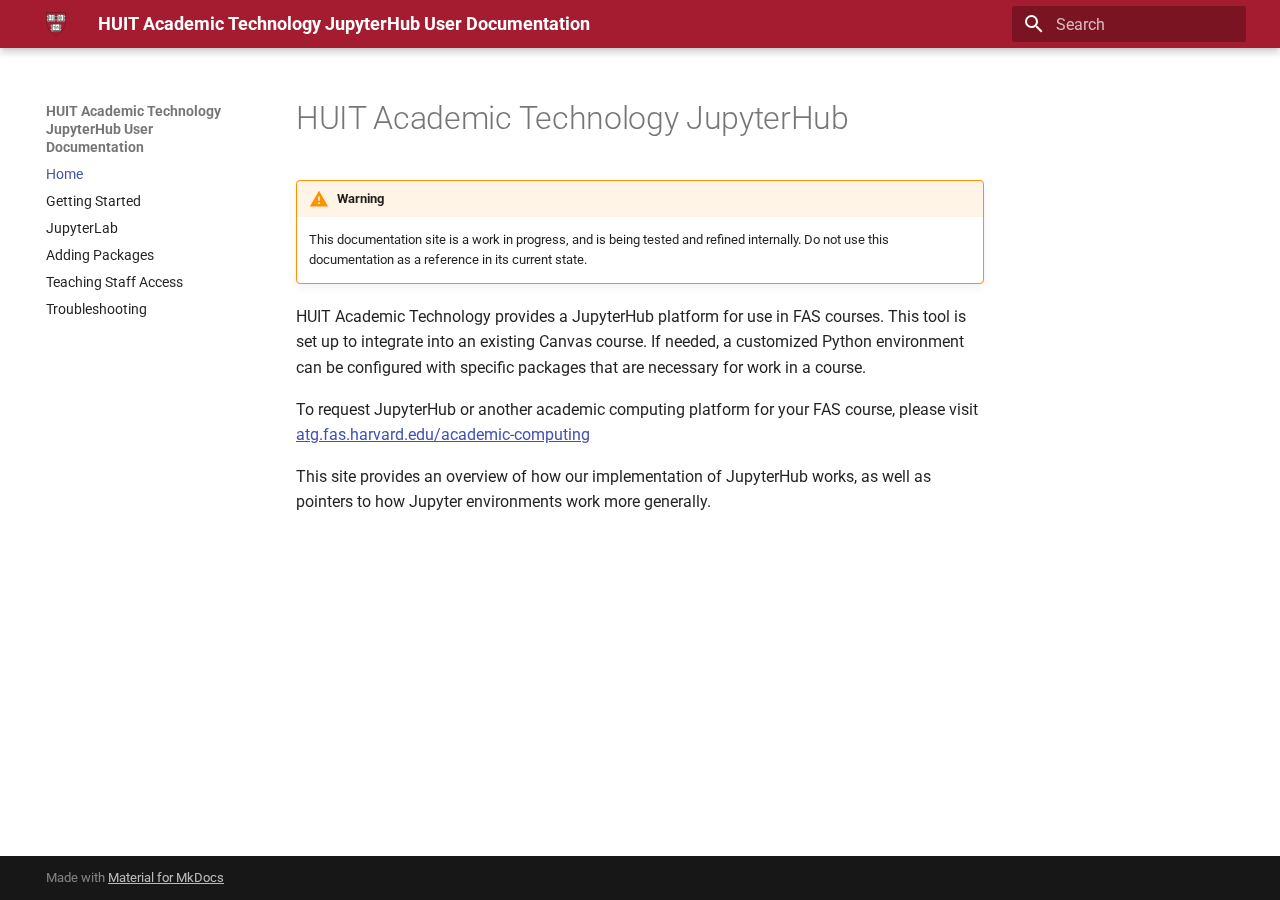
==== commit 385f77e3: "Deployed 4ca9ae9 with MkDocs version: 1.5.2" ====
--- a/index.html
+++ b/index.html
@@ -12,7 +12,7 @@
       
         <link rel="next" href="getting-started/">
       
-      <link rel="icon" href="assets/images/favicon.png">
+      <link rel="icon" href="assets/favicon.ico">
       <meta name="generator" content="mkdocs-1.5.2, mkdocs-material-9.1.21">
     
     
@@ -235,6 +235,51 @@
   
 
     
+      
+      
+      
+
+  
+  
+  
+    <li class="md-nav__item">
+      <a href="adding-packages/" class="md-nav__link">
+        Adding Packages
+      </a>
+    </li>
+  
+
+    
+      
+      
+      
+
+  
+  
+  
+    <li class="md-nav__item">
+      <a href="teaching-staff-access/" class="md-nav__link">
+        Teaching Staff Access
+      </a>
+    </li>
+  
+
+    
+      
+      
+      
+
+  
+  
+  
+    <li class="md-nav__item">
+      <a href="troubleshooting/" class="md-nav__link">
+        Troubleshooting
+      </a>
+    </li>
+  
+
+    
   </ul>
 </nav>
                   </div>
@@ -273,9 +318,9 @@
 <p class="admonition-title">Warning</p>
 <p>This documentation site is a work in progress, and is being tested and refined internally. Do not use this documentation as a reference in its current state.</p>
 </div>
-<p>HUIT Academic Technology provides a JupyterHub platform for use in FAS courses. We can provide an interactive Jupyter Lab environment accessible through Canvas to courses in the FAS, and can customize environments with specific packages required by courses.</p>
+<p>HUIT Academic Technology provides a JupyterHub platform for use in FAS courses. This tool is set up to integrate into an existing Canvas course. If needed, a customized Python environment can be configured with specific packages that are necessary for work in a course.</p>
 <p>To request JupyterHub or another academic computing platform for your FAS course, please visit <a href="https://atg.fas.harvard.edu/academic-computing">atg.fas.harvard.edu/academic-computing</a></p>
-<p>This site provides an overview of how the platform works in our implementation, as well as pointers to how Jupyter environments work more generally.</p>
+<p>This site provides an overview of how our implementation of JupyterHub works, as well as pointers to how Jupyter environments work more generally.</p>
 
 
 
--- a/stylesheets/extra.css
+++ b/stylesheets/extra.css
@@ -2,4 +2,12 @@
     --md-primary-fg-color: #a51c30;
     --md-primary-fg-color--light: #c22138;
     --md-primary-fg-color--dark: #791523;
-}+}
+
+a {
+    text-decoration: underline;
+}
+
+nav a {
+    text-decoration: none;
+}
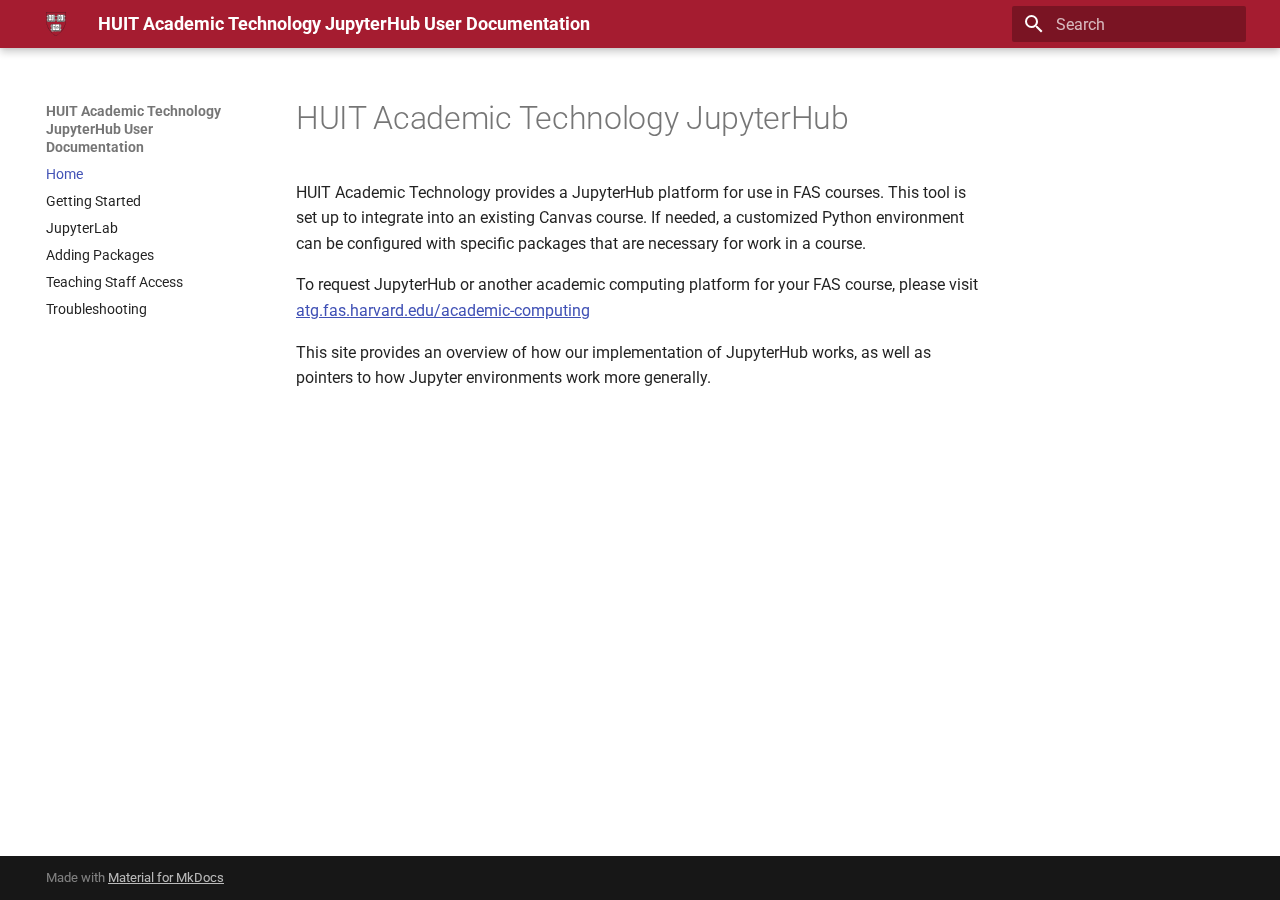
==== commit 65aef029: "Deployed acc5e1a with MkDocs version: 1.5.2" ====
--- a/index.html
+++ b/index.html
@@ -314,10 +314,6 @@
 
 
 <h1 id="huit-academic-technology-jupyterhub">HUIT Academic Technology JupyterHub</h1>
-<div class="admonition warning">
-<p class="admonition-title">Warning</p>
-<p>This documentation site is a work in progress, and is being tested and refined internally. Do not use this documentation as a reference in its current state.</p>
-</div>
 <p>HUIT Academic Technology provides a JupyterHub platform for use in FAS courses. This tool is set up to integrate into an existing Canvas course. If needed, a customized Python environment can be configured with specific packages that are necessary for work in a course.</p>
 <p>To request JupyterHub or another academic computing platform for your FAS course, please visit <a href="https://atg.fas.harvard.edu/academic-computing">atg.fas.harvard.edu/academic-computing</a></p>
 <p>This site provides an overview of how our implementation of JupyterHub works, as well as pointers to how Jupyter environments work more generally.</p>
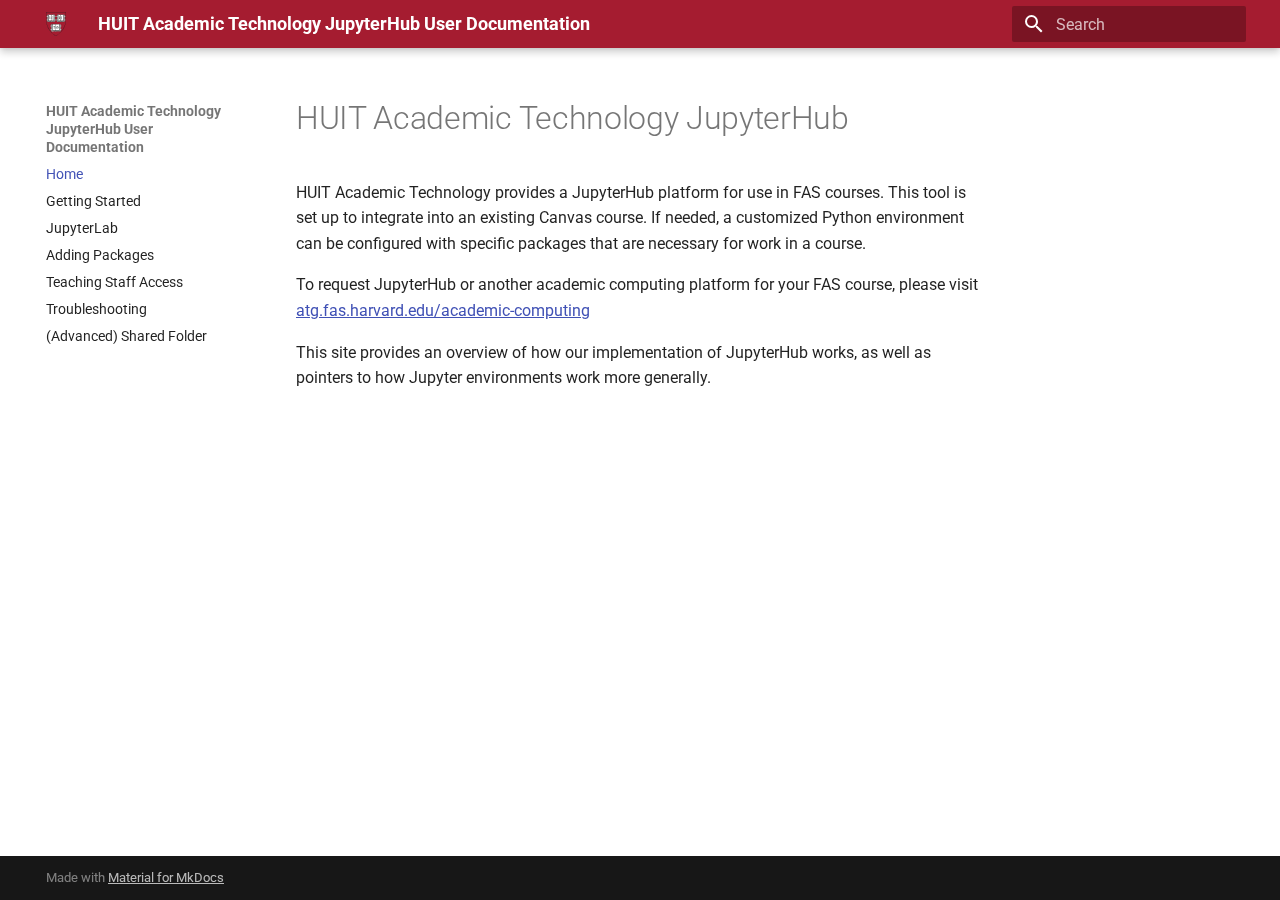
==== commit c3ce0f2a: "Deployed a42a699 with MkDocs version: 1.5.2" ====
--- a/index.html
+++ b/index.html
@@ -280,6 +280,21 @@
   
 
     
+      
+      
+      
+
+  
+  
+  
+    <li class="md-nav__item">
+      <a href="shared-folder/" class="md-nav__link">
+        (Advanced) Shared Folder
+      </a>
+    </li>
+  
+
+    
   </ul>
 </nav>
                   </div>
